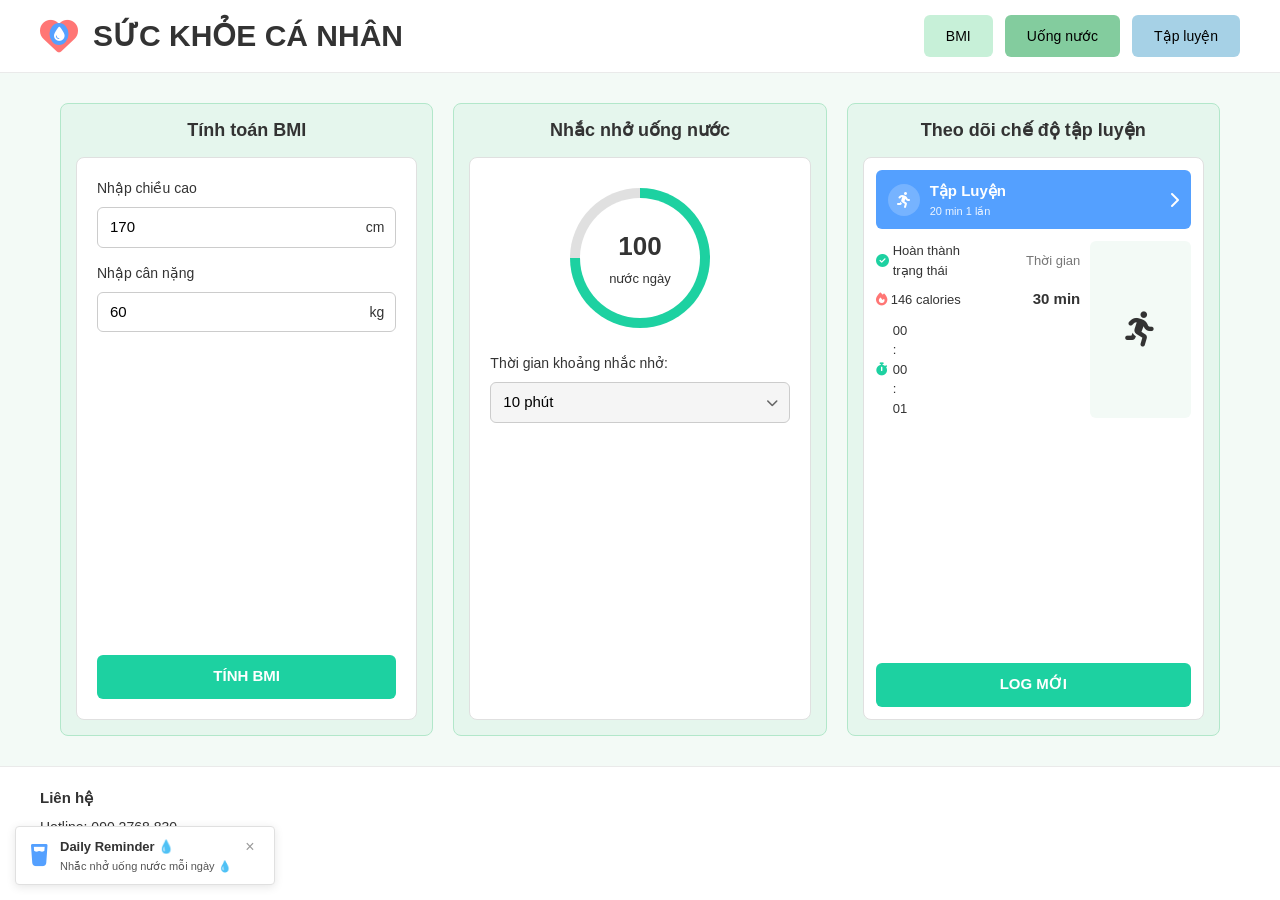
==== index.html @ f2a9ae50 "reorganized dir" ====
<!DOCTYPE html>
<html lang="vi">

<head>
    <meta charset="UTF-8">
    <meta name="viewport" content="width=device-width, initial-scale=1.0">
    <meta name="description" content="Ứng dụng sức khỏe cá nhân hỗ trợ tính BMI, nhắc nhở uống nước và theo dõi chế độ tập luyện hằng ngày.">
    <meta name="keywords" content="sức khỏe cá nhân, BMI, uống nước, tập luyện, theo dõi sức khỏe">
    <meta name="author" content="Nhóm phát triển Sức khỏe cá nhân">
    <title>Sức khỏe cá nhân | Tính BMI, uống nước và tập luyện</title>
    <link rel="stylesheet" href="https://cdnjs.cloudflare.com/ajax/libs/font-awesome/6.4.0/css/all.min.css">
    <link rel="stylesheet" href="style.css">
</head>

<body>
    <header class="site-header">
        <div class="header-left" aria-label="Sức khỏe cá nhân">
            <a class="logo-container" href="#main-content" aria-label="Đi đến nội dung chính">
                <span class="logo-heart fa-solid fa-heart" aria-hidden="true">
                    <i class="fa-solid fa-droplet logo-water" aria-hidden="true"></i>
                </span>
            </a>

            <h1>SỨC KHỎE CÁ NHÂN</h1>
        </div>

        <nav class="main-nav" aria-label="Chức năng chính">
            <ul class="nav-list">
                <li><a class="nav-item bmi" href="#bmi-section">BMI</a></li>
                <li><a class="nav-item water" href="#water-section">Uống nước</a></li>
                <li><a class="nav-item workout" href="#workout-section">Tập luyện</a></li>
            </ul>
        </nav>
    </header>

    <main id="main-content" class="main-container">
        <section class="card" id="bmi-section" aria-labelledby="bmi-title">
            <h2 class="card-title" id="bmi-title">Tính toán BMI</h2>
            <form class="sub-card" aria-describedby="bmi-description" onsubmit="calculateBMI(); return false;">
                <p class="visually-hidden" id="bmi-description">Nhập chiều cao và cân nặng để tính chỉ số BMI.</p>

                <div class="input-group">
                    <label for="heightInput">Nhập chiều cao</label>
                    <div class="input-wrapper">
                        <input type="number" id="heightInput" name="height" value="170" min="1" inputmode="decimal" aria-describedby="height-unit">
                        <span class="unit" id="height-unit">cm</span>
                    </div>
                </div>

                <div class="input-group">
                    <label for="weightInput">Nhập cân nặng</label>
                    <div class="input-wrapper">
                        <input type="number" id="weightInput" name="weight" value="60" min="1" inputmode="decimal" aria-describedby="weight-unit">
                        <span class="unit" id="weight-unit">kg</span>
                    </div>
                </div>

                <button class="btn btn-bmi" type="submit">TÍNH BMI</button>
            </form>
        </section>

        <section class="card" id="water-section" aria-labelledby="water-title">
            <h2 class="card-title" id="water-title">Nhắc nhở uống nước</h2>
            <div class="sub-card">
                <div class="progress-circle" id="waterCircle" role="img" aria-label="Tiến độ uống nước trong ngày đạt 75 phần trăm">
                    <div class="progress-text" aria-hidden="true">
                        <span class="number" id="waterAmount">100</span>
                        <span class="sub">nước ngày</span>
                    </div>
                </div>

                <div class="input-group select-group">
                    <label for="reminderTime">Thời gian khoảng nhắc nhở:</label>
                    <div class="input-wrapper">
                        <select id="reminderTime" name="reminderTime">
                            <option value="10">10 phút</option>
                            <option value="30">30 phút</option>
                            <option value="60">60 phút</option>
                        </select>
                    </div>
                </div>
            </div>
        </section>

        <section class="card" id="workout-section" aria-labelledby="workout-title">
            <h2 class="card-title" id="workout-title">Theo dõi chế độ tập luyện</h2>
            <div class="sub-card workout-card-content">
                <article class="workout-header" aria-label="Thông tin buổi tập">
                    <div class="workout-header-left">
                        <div class="running-circle" aria-hidden="true">
                            <i class="fa-solid fa-person-running"></i>
                        </div>
                        <div>
                            <h3 class="workout-header-title">Tập Luyện</h3>
                            <p class="workout-header-sub">20 min 1 lần</p>
                        </div>
                    </div>
                    <i class="fa-solid fa-chevron-right" aria-hidden="true"></i>
                </article>

                <article class="workout-detail-box" aria-label="Chi tiết hoạt động tập luyện">
                    <div class="left-info">
                        <dl class="info-grid">
                            <div class="info-item">
                                <dt class="visually-hidden">Trạng thái</dt>
                                <dd>
                                    <span class="status-icon"><i class="fa-solid fa-circle-check" aria-hidden="true"></i></span>
                                    <span class="info-text">Hoàn thành trạng thái</span>
                                </dd>
                            </div>
                            <div class="info-item text-right">
                                <dt class="label-gray">Thời gian</dt>
                            </div>
                            <div class="info-item">
                                <dt class="visually-hidden">Năng lượng tiêu thụ</dt>
                                <dd class="info-text"><i class="fa-solid fa-fire fire-icon" aria-hidden="true"></i> 146 calories</dd>
                            </div>
                            <div class="info-item text-right">
                                <dd><strong class="time-big">30 min</strong></dd>
                            </div>
                        </dl>

                        <p class="stopwatch-row">
                            <i class="fa-solid fa-stopwatch stopwatch-icon" aria-hidden="true"></i>
                            <span class="visually-hidden">Đồng hồ bấm giờ:</span>
                            <time id="stopwatch" datetime="PT3S">00:00:03</time>
                        </p>
                    </div>

                    <div class="right-animation" aria-hidden="true">
                        <i class="fa-solid fa-person-running running-icon"></i>
                    </div>
                </article>

                <button class="btn btn-log" type="button" onclick="logWorkout()">LOG MỚI</button>
            </div>
        </section>
    </main>

    <footer class="site-footer">
        <section class="footer-left" aria-labelledby="contact-title">
            <h2 id="contact-title">Liên hệ</h2>
            <address>
                <p>Hotline: <a href="tel:0902768830">090 2768 830</a></p>
                <p>Email: <a href="mailto:nhom@gmail.com">nhom@gmail.com</a></p>
                <p>Gmail: <a href="mailto:nam@gmail.com">nam@gmail.com</a></p>
            </address>
        </section>
    </footer>

    <aside class="toast-notification" id="waterToast" role="status" aria-live="polite" aria-label="Thông báo nhắc nhở uống nước">
        <button class="toast-close" type="button" onclick="closeToast()" aria-label="Đóng thông báo">&times;</button>
        <div class="toast-icon" aria-hidden="true">
            <i class="fa-solid fa-glass-water"></i>
        </div>
        <div class="toast-content">
            <h2>Daily Reminder 💧</h2>
            <p>Nhắc nhở uống nước mỗi ngày 💧</p>
        </div>
    </aside>

    <script src="jquery.js"></script>
    <script src="main.js"></script>
</body>

</html>
---- style.css ----
/* --- RESET & GLOBAL STYLES --- */
* {
    margin: 0;
    padding: 0;
    box-sizing: border-box;
    font-family: 'Segoe UI', Tahoma, Geneva, Verdana, sans-serif;
}

html {
    scroll-behavior: smooth;
}

body {
    background-color: #f3faf6;
    color: #333;
    min-height: 100vh;
    display: flex;
    flex-direction: column;
    position: relative;
    line-height: 1.5;
}

a {
    color: inherit;
    text-decoration: none;
}

button,
input,
select {
    font: inherit;
}

ul {
    list-style: none;
}

.visually-hidden {
    width: 1px;
    height: 1px;
    padding: 0;
    margin: -1px;
    overflow: hidden;
    clip: rect(0, 0, 0, 0);
    white-space: nowrap;
    border: 0;
    position: absolute;
}

/* --- HEADER --- */
.site-header {
    background-color: #ffffff;
    padding: 15px 40px;
    display: flex;
    align-items: center;
    justify-content: space-between;
    gap: 24px;
    border-bottom: 1px solid #eaeaea;
    position: sticky;
    top: 0;
    z-index: 10;
}

/* LEFT SIDE */
.header-left {
    display: flex;
    align-items: center;
    gap: 15px;
    min-width: max-content;
}

.logo-container {
    display: inline-flex;
    align-items: center;
    border-radius: 50%;
}

.logo-container:focus-visible,
.nav-item:focus-visible,
.btn:focus-visible,
.toast-close:focus-visible,
footer a:focus-visible {
    outline: 3px solid #1dd1a1;
    outline-offset: 3px;
}

.logo-heart {
    font-size: 38px;
    color: #ff7675;
    position: relative;
    display: inline-block;
    line-height: 1;
}

.logo-water {
    position: absolute;
    font-size: 14px;
    color: #ffffff;
    top: 45%;
    left: 50%;
    transform: translate(-50%, -50%);
    background-color: #54a0ff;
    padding: 4px;
    border-radius: 50%;
}

h1 {
    font-size: clamp(22px, 3vw, 30px);
    font-weight: bold;
    margin: 0;
    line-height: 1.2;
}

/* CENTER NAVBAR */
.main-nav {
    display: flex;
    justify-content: center;
}

.nav-list {
    display: flex;
    gap: 12px;
    align-items: center;
    flex-wrap: wrap;
    justify-content: center;
}

.nav-item {
    display: inline-flex;
    align-items: center;
    justify-content: center;
    padding: 10px 22px;
    border-radius: 6px;
    font-weight: 500;
    transition: 0.2s;
    font-size: 14px;
    color: #000;
    min-height: 42px;
}

.nav-item.bmi {
    background-color: #c7f0d8;
}

.nav-item.water {
    background-color: #83cc9e;
}

.nav-item.workout {
    background-color: #a6d1e6;
}

.nav-item:hover {
    filter: brightness(0.95);
}

/* --- MAIN CONTENT LAYOUT --- */
.main-container {
    max-width: 1200px;
    width: 100%;
    margin: 30px auto;
    padding: 0 20px;
    display: grid;
    grid-template-columns: repeat(3, minmax(0, 1fr));
    gap: 20px;
    flex: 1;
}

/* --- CARD STYLE --- */
.card {
    background-color: #e5f6ed;
    border: 1.5px solid #b2e7ca;
    border-radius: 8px;
    padding: 15px;
    display: flex;
    flex-direction: column;
    min-width: 0;
}

.card-title {
    font-size: 18px;
    font-weight: bold;
    margin-bottom: 15px;
    text-align: center;
    line-height: 1.3;
}

.sub-card {
    background-color: #ffffff;
    border-radius: 8px;
    padding: 20px;
    width: 100%;
    flex: 1;
    display: flex;
    flex-direction: column;
    border: 1px solid #e0e0e0;
}

/* --- FORM STYLES --- */
.input-group {
    margin-bottom: 15px;
    width: 100%;
}

.input-group label {
    display: block;
    font-size: 14px;
    color: #333;
    margin-bottom: 8px;
}

.input-wrapper {
    position: relative;
    display: flex;
    align-items: center;
}

.input-wrapper input,
.input-wrapper select {
    width: 100%;
    border: 1px solid #cccccc;
    border-radius: 6px;
    font-size: 15px;
    outline: none;
}

.input-wrapper input {
    padding: 8px 40px 8px 12px;
}

.input-wrapper select {
    padding: 8px 36px 8px 12px;
    background-color: #f5f5f5;
    appearance: none;
    -webkit-appearance: none;
}

.input-wrapper input:focus,
.input-wrapper select:focus {
    border-color: #1dd1a1;
    box-shadow: 0 0 0 3px rgba(29, 209, 161, 0.2);
}

/* Tạo mũi tên xuống cho thẻ select giống hình bằng Font Awesome */
.select-group .input-wrapper::after {
    content: "\f078";
    font-family: "Font Awesome 6 Free";
    font-weight: 900;
    position: absolute;
    right: 12px;
    font-size: 12px;
    color: #666;
    pointer-events: none;
}

.input-wrapper .unit {
    position: absolute;
    right: 12px;
    color: #333;
    font-size: 14px;
}

/* --- BUTTONS --- */
.btn {
    width: 100%;
    padding: 10px;
    border: none;
    border-radius: 6px;
    font-size: 15px;
    font-weight: bold;
    color: white;
    cursor: pointer;
    text-align: center;
    margin-top: auto;
    min-height: 44px;
}

.btn-bmi,
.btn-log {
    background-color: #1dd1a1;
}

.btn:hover {
    filter: brightness(0.95);
}

/* --- WATER TRACKER --- */
.progress-circle {
    position: relative;
    width: 140px;
    height: 140px;
    border-radius: 50%;
    background: conic-gradient(#1dd1a1 0% 75%, #e0e0e0 75% 100%);
    display: flex;
    align-items: center;
    justify-content: center;
    margin: 10px auto 25px auto;
    flex-shrink: 0;
}

.progress-circle::before {
    content: "";
    position: absolute;
    width: 120px;
    height: 120px;
    background-color: white;
    border-radius: 50%;
}

.progress-text {
    position: relative;
    text-align: center;
    z-index: 1;
}

.progress-text .number {
    font-size: 26px;
    font-weight: bold;
    display: block;
}

.progress-text .sub {
    font-size: 13px;
    color: #333;
}

/* --- WORKOUT TRACKER --- */
.workout-card-content {
    padding: 12px;
}

.workout-header {
    background-color: #54a0ff;
    color: white;
    padding: 10px 12px;
    border-radius: 6px;
    display: flex;
    align-items: center;
    justify-content: space-between;
    margin-bottom: 12px;
}

.workout-header-left {
    display: flex;
    align-items: center;
    gap: 10px;
}

.running-circle {
    background-color: rgba(255, 255, 255, 0.2);
    width: 32px;
    height: 32px;
    border-radius: 50%;
    display: flex;
    align-items: center;
    justify-content: center;
    font-size: 16px;
    flex-shrink: 0;
}

.workout-header-title {
    font-weight: bold;
    font-size: 15px;
}

.workout-header-sub {
    font-size: 11px;
    opacity: 0.9;
}

.workout-detail-box {
    display: flex;
    justify-content: space-between;
    margin-bottom: 15px;
    gap: 10px;
}

.left-info {
    width: 65%;
    display: flex;
    flex-direction: column;
    justify-content: space-between;
    min-width: 0;
}

.info-grid {
    display: grid;
    grid-template-columns: 1fr 1fr;
    row-gap: 8px;
    column-gap: 8px;
    font-size: 13px;
}

.info-item,
.info-item dd {
    display: flex;
    align-items: center;
    gap: 4px;
    min-width: 0;
}

.info-item dd {
    margin: 0;
}

.text-right {
    justify-content: flex-end;
    text-align: right;
}

.status-icon {
    color: #1dd1a1;
}

.fire-icon {
    color: #ff7675;
}

.stopwatch-icon {
    color: #1dd1a1;
}

.label-gray {
    color: #777;
}

.time-big {
    font-size: 15px;
    font-weight: bold;
}

.stopwatch-row {
    display: flex;
    align-items: center;
    gap: 6px;
    font-size: 13px;
    margin-top: 10px;
}

.right-animation {
    width: 32%;
    background-color: #f3faf6;
    border-radius: 6px;
    display: flex;
    align-items: center;
    justify-content: center;
    font-size: 35px;
    color: #333;
    padding: 15px 0;
    min-width: 70px;
}

.running-icon {
    animation: jog 0.6s infinite alternate ease-in-out;
}

@keyframes jog {
    0% {
        transform: translateY(0);
    }

    100% {
        transform: translateY(-4px);
    }
}

/* --- FOOTER --- */
.site-footer {
    background-color: #ffffff;
    padding: 20px 40px;
    margin-top: auto;
    border-top: 1px solid #eaeaea;
    display: flex;
    justify-content: space-between;
    gap: 24px;
    font-size: 14px;
}

footer h2 {
    font-size: 15px;
    margin-bottom: 8px;
    font-weight: bold;
}

footer p,
footer li {
    color: #333;
    line-height: 1.5;
}

address {
    font-style: normal;
}

footer a:hover {
    text-decoration: underline;
}

/* --- TOAST NOTIFICATION --- */
.toast-notification {
    position: fixed;
    bottom: 15px;
    left: 15px;
    background-color: white;
    border-radius: 4px;
    box-shadow: 0 2px 10px rgba(0, 0, 0, 0.1);
    padding: 10px 15px;
    display: flex;
    align-items: center;
    gap: 12px;
    z-index: 1000;
    border: 1px solid #e0e0e0;
    width: min(260px, calc(100% - 30px));
}

.toast-icon {
    font-size: 22px;
    color: #54a0ff;
}

.toast-content h2 {
    font-size: 13px;
    font-weight: bold;
    margin-bottom: 1px;
}

.toast-content p {
    font-size: 11px;
    color: #555;
}

.toast-close {
    position: absolute;
    top: 4px;
    right: 8px;
    border: none;
    background: none;
    cursor: pointer;
    color: #999;
    font-size: 16px;
    min-width: 32px;
    min-height: 32px;
}

/* RESPONSIVE LAYOUT */
@media (max-width: 1000px) {
    .main-container {
        grid-template-columns: repeat(2, minmax(0, 1fr));
    }

    #workout-section {
        grid-column: 1 / -1;
    }
}

@media (max-width: 900px) {
    .site-header {
        flex-direction: column;
        align-items: center;
        padding: 16px 20px;
    }

    .header-left {
        justify-content: center;
        min-width: 0;
    }

    .site-footer {
        flex-direction: column;
        gap: 15px;
        padding: 20px;
    }
}

@media (max-width: 640px) {
    .main-container {
        grid-template-columns: 1fr;
        margin: 20px auto;
        padding: 0 14px;
    }

    #workout-section {
        grid-column: auto;
    }

    .nav-list {
        width: 100%;
        gap: 8px;
    }

    .nav-item {
        padding: 9px 14px;
    }

    .workout-detail-box {
        flex-direction: column;
    }

    .left-info,
    .right-animation {
        width: 100%;
    }

    .right-animation {
        min-height: 90px;
    }
}

@media (max-width: 420px) {
    h1 {
        font-size: 20px;
    }

    .header-left {
        flex-direction: column;
        gap: 8px;
        text-align: center;
    }

    .nav-list {
        flex-direction: column;
        align-items: stretch;
    }

    .nav-item {
        width: 100%;
    }

    .sub-card {
        padding: 16px;
    }

    .info-grid {
        grid-template-columns: 1fr;
    }

    .text-right {
        justify-content: flex-start;
        text-align: left;
    }
}

@media (prefers-reduced-motion: reduce) {
    html {
        scroll-behavior: auto;
    }

    .running-icon {
        animation: none;
    }
}
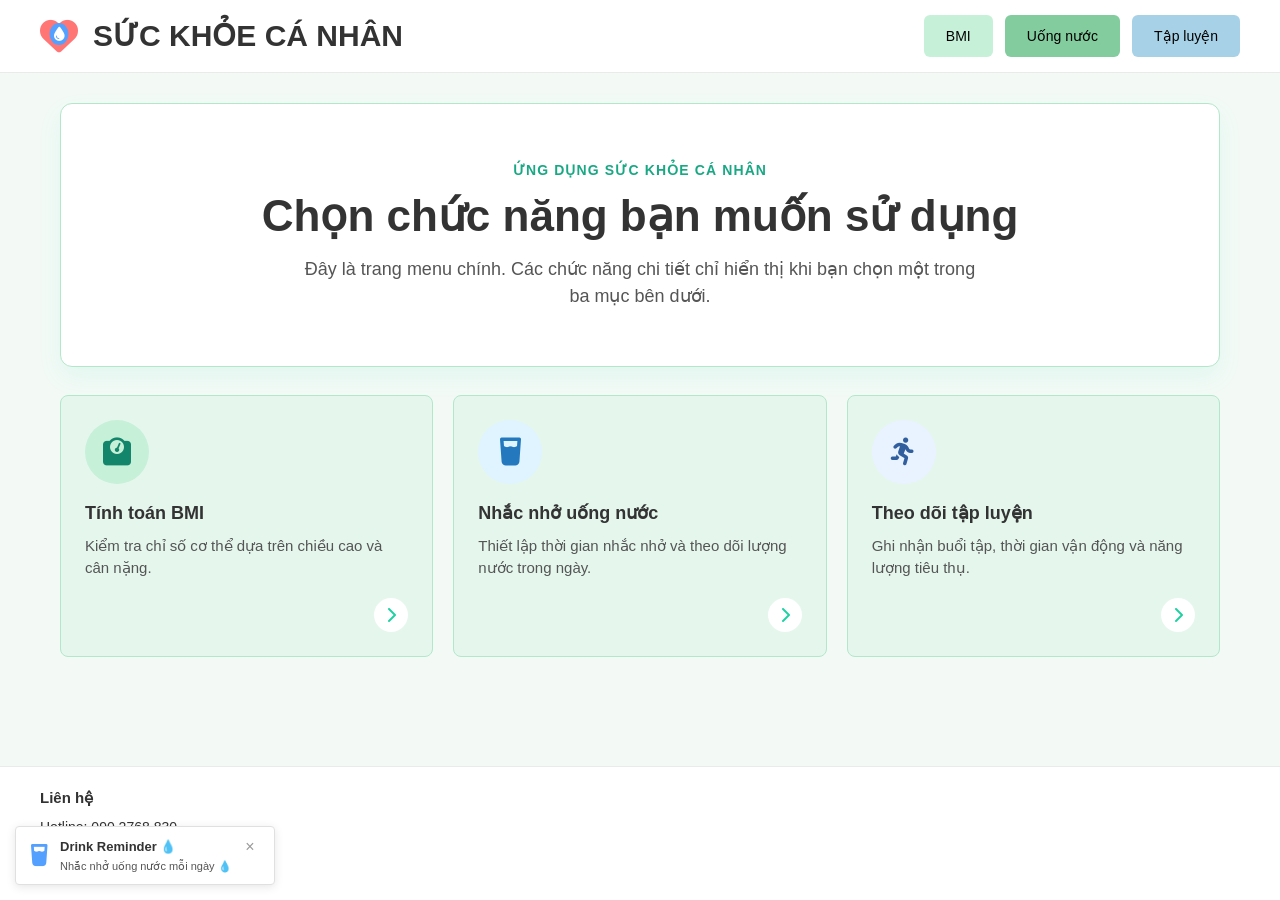
==== commit ccb4a08e: "major revamp" ====
--- a/index.html
+++ b/index.html
@@ -4,10 +4,10 @@
 <head>
     <meta charset="UTF-8">
     <meta name="viewport" content="width=device-width, initial-scale=1.0">
-    <meta name="description" content="Ứng dụng sức khỏe cá nhân hỗ trợ tính BMI, nhắc nhở uống nước và theo dõi chế độ tập luyện hằng ngày.">
-    <meta name="keywords" content="sức khỏe cá nhân, BMI, uống nước, tập luyện, theo dõi sức khỏe">
+    <meta name="description" content="Trang menu chính của ứng dụng sức khỏe cá nhân, giúp truy cập nhanh các chức năng BMI, nhắc nhở uống nước và theo dõi tập luyện.">
+    <meta name="keywords" content="sức khỏe cá nhân, menu sức khỏe, BMI, uống nước, tập luyện, theo dõi sức khỏe">
     <meta name="author" content="Nhóm phát triển Sức khỏe cá nhân">
-    <title>Sức khỏe cá nhân | Tính BMI, uống nước và tập luyện</title>
+    <title>Sức khỏe cá nhân | Menu chính</title>
     <link rel="stylesheet" href="https://cdnjs.cloudflare.com/ajax/libs/font-awesome/6.4.0/css/all.min.css">
     <link rel="stylesheet" href="style.css">
 </head>
@@ -15,7 +15,7 @@
 <body>
     <header class="site-header">
         <div class="header-left" aria-label="Sức khỏe cá nhân">
-            <a class="logo-container" href="#main-content" aria-label="Đi đến nội dung chính">
+            <a class="logo-container" href="#main-content" aria-label="Đi đến menu chính">
                 <span class="logo-heart fa-solid fa-heart" aria-hidden="true">
                     <i class="fa-solid fa-droplet logo-water" aria-hidden="true"></i>
                 </span>
@@ -24,7 +24,7 @@
             <h1>SỨC KHỎE CÁ NHÂN</h1>
         </div>
 
-        <nav class="main-nav" aria-label="Chức năng chính">
+        <nav class="main-nav" aria-label="Menu chính">
             <ul class="nav-list">
                 <li><a class="nav-item bmi" href="#bmi-section">BMI</a></li>
                 <li><a class="nav-item water" href="#water-section">Uống nước</a></li>
@@ -33,8 +33,70 @@
         </nav>
     </header>
 
-    <main id="main-content" class="main-container">
-        <section class="card" id="bmi-section" aria-labelledby="bmi-title">
+    <main id="main-content" class="main-container menu-page">
+        <section class="hero-section" aria-labelledby="hero-title">
+            <p class="eyebrow">Ứng dụng sức khỏe cá nhân</p>
+            <h2 id="hero-title">Chọn chức năng bạn muốn sử dụng</h2>
+            <p class="hero-description">
+                Đây là trang menu chính. Các chức năng chi tiết chỉ hiển thị khi bạn chọn một trong ba mục bên dưới.
+            </p>
+        </section>
+
+        <section class="menu-grid" aria-label="Danh sách chức năng sức khỏe">
+            <article class="card menu-card" aria-labelledby="menu-bmi-title">
+                <a class="menu-card-link" href="#bmi-section" aria-describedby="menu-bmi-description">
+                    <div class="menu-icon bmi-icon" aria-hidden="true">
+                        <i class="fa-solid fa-weight-scale"></i>
+                    </div>
+                    <div class="menu-card-content">
+                        <h2 class="card-title" id="menu-bmi-title">Tính toán BMI</h2>
+                        <p id="menu-bmi-description">
+                            Kiểm tra chỉ số cơ thể dựa trên chiều cao và cân nặng.
+                        </p>
+                    </div>
+                    <span class="menu-arrow" aria-hidden="true">
+                        <i class="fa-solid fa-chevron-right"></i>
+                    </span>
+                </a>
+            </article>
+
+            <article class="card menu-card" aria-labelledby="menu-water-title">
+                <a class="menu-card-link" href="#water-section" aria-describedby="menu-water-description">
+                    <div class="menu-icon water-icon" aria-hidden="true">
+                        <i class="fa-solid fa-glass-water"></i>
+                    </div>
+                    <div class="menu-card-content">
+                        <h2 class="card-title" id="menu-water-title">Nhắc nhở uống nước</h2>
+                        <p id="menu-water-description">
+                            Thiết lập thời gian nhắc nhở và theo dõi lượng nước trong ngày.
+                        </p>
+                    </div>
+                    <span class="menu-arrow" aria-hidden="true">
+                        <i class="fa-solid fa-chevron-right"></i>
+                    </span>
+                </a>
+            </article>
+
+            <article class="card menu-card" aria-labelledby="menu-workout-title">
+                <a class="menu-card-link" href="#workout-section" aria-describedby="menu-workout-description">
+                    <div class="menu-icon workout-icon" aria-hidden="true">
+                        <i class="fa-solid fa-person-running running-icon"></i>
+                    </div>
+                    <div class="menu-card-content">
+                        <h2 class="card-title" id="menu-workout-title">Theo dõi tập luyện</h2>
+                        <p id="menu-workout-description">
+                            Ghi nhận buổi tập, thời gian vận động và năng lượng tiêu thụ.
+                        </p>
+                    </div>
+                    <span class="menu-arrow" aria-hidden="true">
+                        <i class="fa-solid fa-chevron-right"></i>
+                    </span>
+                </a>
+            </article>
+        </section>
+
+        <section class="card feature-card feature-view" id="bmi-section" aria-labelledby="bmi-title">
+            <a class="back-link" href="#main-content"><i class="fa-solid fa-arrow-left" aria-hidden="true"></i> Quay về menu</a>
             <h2 class="card-title" id="bmi-title">Tính toán BMI</h2>
             <form class="sub-card" aria-describedby="bmi-description" onsubmit="calculateBMI(); return false;">
                 <p class="visually-hidden" id="bmi-description">Nhập chiều cao và cân nặng để tính chỉ số BMI.</p>
@@ -59,7 +121,8 @@
             </form>
         </section>
 
-        <section class="card" id="water-section" aria-labelledby="water-title">
+        <section class="card feature-card feature-view" id="water-section" aria-labelledby="water-title">
+            <a class="back-link" href="#main-content"><i class="fa-solid fa-arrow-left" aria-hidden="true"></i> Quay về menu</a>
             <h2 class="card-title" id="water-title">Nhắc nhở uống nước</h2>
             <div class="sub-card">
                 <div class="progress-circle" id="waterCircle" role="img" aria-label="Tiến độ uống nước trong ngày đạt 75 phần trăm">
@@ -82,7 +145,8 @@
             </div>
         </section>
 
-        <section class="card" id="workout-section" aria-labelledby="workout-title">
+        <section class="card feature-card feature-view" id="workout-section" aria-labelledby="workout-title">
+            <a class="back-link" href="#main-content"><i class="fa-solid fa-arrow-left" aria-hidden="true"></i> Quay về menu</a>
             <h2 class="card-title" id="workout-title">Theo dõi chế độ tập luyện</h2>
             <div class="sub-card workout-card-content">
                 <article class="workout-header" aria-label="Thông tin buổi tập">
@@ -154,7 +218,7 @@
             <i class="fa-solid fa-glass-water"></i>
         </div>
         <div class="toast-content">
-            <h2>Daily Reminder 💧</h2>
+            <h2>Drink Reminder 💧</h2>
             <p>Nhắc nhở uống nước mỗi ngày 💧</p>
         </div>
     </aside>
--- a/style.css
+++ b/style.css
@@ -77,9 +77,11 @@
 
 .logo-container:focus-visible,
 .nav-item:focus-visible,
+.menu-card-link:focus-visible,
 .btn:focus-visible,
 .toast-close:focus-visible,
-footer a:focus-visible {
+footer a:focus-visible,
+.back-link:focus-visible {
     outline: 3px solid #1dd1a1;
     outline-offset: 3px;
 }
@@ -160,10 +162,50 @@
     width: 100%;
     margin: 30px auto;
     padding: 0 20px;
+    flex: 1;
+}
+
+.menu-page {
+    display: flex;
+    flex-direction: column;
+    gap: 28px;
+}
+
+.hero-section {
+    background-color: #ffffff;
+    border: 1.5px solid #b2e7ca;
+    border-radius: 12px;
+    padding: clamp(28px, 6vw, 56px);
+    text-align: center;
+    box-shadow: 0 10px 25px rgba(29, 209, 161, 0.08);
+}
+
+.eyebrow {
+    color: #1aa884;
+    font-size: 14px;
+    font-weight: 700;
+    letter-spacing: 0.08em;
+    margin-bottom: 10px;
+    text-transform: uppercase;
+}
+
+.hero-section h2 {
+    font-size: clamp(26px, 5vw, 44px);
+    line-height: 1.15;
+    margin-bottom: 14px;
+}
+
+.hero-description {
+    color: #555;
+    font-size: clamp(15px, 2vw, 18px);
+    max-width: 680px;
+    margin: 0 auto;
+}
+
+.menu-grid {
     display: grid;
     grid-template-columns: repeat(3, minmax(0, 1fr));
     gap: 20px;
-    flex: 1;
 }
 
 /* --- CARD STYLE --- */
@@ -180,9 +222,75 @@
 .card-title {
     font-size: 18px;
     font-weight: bold;
-    margin-bottom: 15px;
-    text-align: center;
+    margin-bottom: 10px;
     line-height: 1.3;
+}
+
+.menu-card {
+    padding: 0;
+    overflow: hidden;
+    transition: transform 0.2s, box-shadow 0.2s;
+}
+
+.menu-card:hover {
+    transform: translateY(-4px);
+    box-shadow: 0 12px 24px rgba(0, 0, 0, 0.08);
+}
+
+.menu-card-link {
+    min-height: 240px;
+    padding: 24px;
+    display: flex;
+    flex-direction: column;
+    gap: 18px;
+    position: relative;
+}
+
+.menu-icon {
+    width: 64px;
+    height: 64px;
+    border-radius: 50%;
+    display: flex;
+    align-items: center;
+    justify-content: center;
+    font-size: 28px;
+    flex-shrink: 0;
+}
+
+.bmi-icon {
+    background-color: #c7f0d8;
+    color: #12856a;
+}
+
+.water-icon {
+    background-color: #dff4ff;
+    color: #2478bd;
+}
+
+.workout-icon {
+    background-color: #e9f2ff;
+    color: #315f9e;
+}
+
+.menu-card-content {
+    flex: 1;
+}
+
+.menu-card-content p {
+    color: #555;
+    font-size: 15px;
+}
+
+.menu-arrow {
+    align-self: flex-end;
+    width: 34px;
+    height: 34px;
+    border-radius: 50%;
+    background-color: #ffffff;
+    color: #1dd1a1;
+    display: inline-flex;
+    align-items: center;
+    justify-content: center;
 }
 
 .sub-card {
@@ -194,6 +302,39 @@
     display: flex;
     flex-direction: column;
     border: 1px solid #e0e0e0;
+}
+
+
+/* --- SINGLE-PAGE FEATURE SECTIONS --- */
+.feature-view {
+    width: min(100%, 560px);
+    margin: 0 auto;
+    display: none;
+    scroll-margin-top: 120px;
+}
+
+.feature-view:target {
+    display: flex;
+}
+
+.back-link {
+    width: fit-content;
+    display: inline-flex;
+    align-items: center;
+    gap: 8px;
+    color: #12856a;
+    font-weight: 700;
+    margin-bottom: 12px;
+}
+
+.back-link:hover {
+    text-decoration: underline;
+}
+
+.back-link:focus-visible {
+    outline: 3px solid #1dd1a1;
+    outline-offset: 3px;
+    border-radius: 4px;
 }
 
 /* --- FORM STYLES --- */
@@ -544,11 +685,11 @@
 
 /* RESPONSIVE LAYOUT */
 @media (max-width: 1000px) {
-    .main-container {
+    .menu-grid {
         grid-template-columns: repeat(2, minmax(0, 1fr));
     }
 
-    #workout-section {
+    .menu-card:last-child {
         grid-column: 1 / -1;
     }
 }
@@ -574,13 +715,20 @@
 
 @media (max-width: 640px) {
     .main-container {
-        grid-template-columns: 1fr;
         margin: 20px auto;
         padding: 0 14px;
     }
 
-    #workout-section {
+    .menu-grid {
+        grid-template-columns: 1fr;
+    }
+
+    .menu-card:last-child {
         grid-column: auto;
+    }
+
+    .menu-card-link {
+        min-height: auto;
     }
 
     .nav-list {
@@ -648,4 +796,8 @@
     .running-icon {
         animation: none;
     }
-}
+
+    .menu-card {
+        transition: none;
+    }
+}
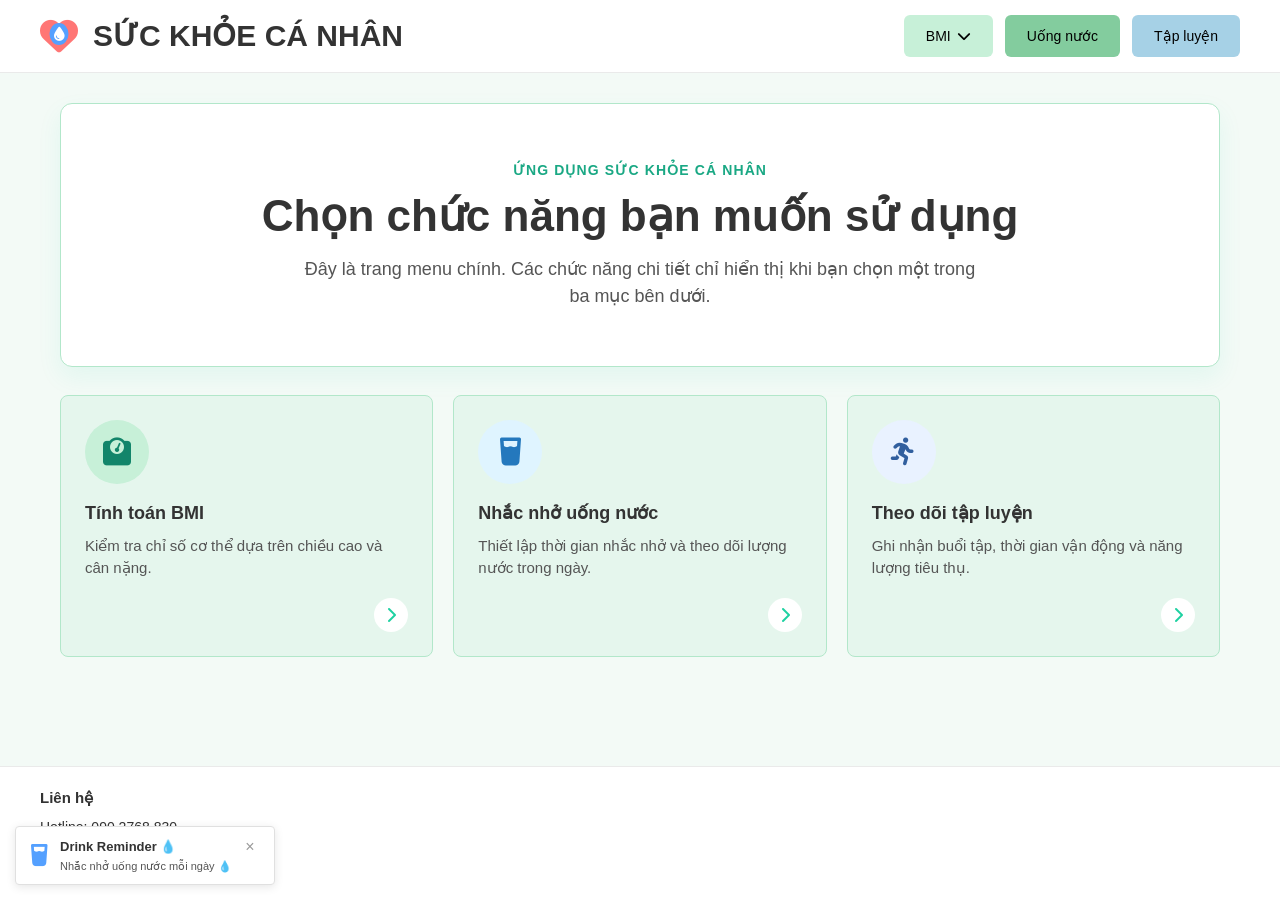
==== commit fc813421: "more major revamps" ====
--- a/index.html
+++ b/index.html
@@ -4,7 +4,8 @@
 <head>
     <meta charset="UTF-8">
     <meta name="viewport" content="width=device-width, initial-scale=1.0">
-    <meta name="description" content="Trang menu chính của ứng dụng sức khỏe cá nhân, giúp truy cập nhanh các chức năng BMI, nhắc nhở uống nước và theo dõi tập luyện.">
+    <meta name="description"
+        content="Trang menu chính của ứng dụng sức khỏe cá nhân, giúp truy cập nhanh các chức năng BMI, nhắc nhở uống nước và theo dõi tập luyện.">
     <meta name="keywords" content="sức khỏe cá nhân, menu sức khỏe, BMI, uống nước, tập luyện, theo dõi sức khỏe">
     <meta name="author" content="Nhóm phát triển Sức khỏe cá nhân">
     <title>Sức khỏe cá nhân | Menu chính</title>
@@ -26,9 +27,34 @@
 
         <nav class="main-nav" aria-label="Menu chính">
             <ul class="nav-list">
-                <li><a class="nav-item bmi" href="#bmi-section">BMI</a></li>
-                <li><a class="nav-item water" href="#water-section">Uống nước</a></li>
-                <li><a class="nav-item workout" href="#workout-section">Tập luyện</a></li>
+                <li class="nav-dropdown">
+                    <a class="nav-item bmi" href="#bmi-section">
+                        BMI <i class="fa-solid fa-chevron-down" aria-hidden="true"></i>
+                    </a>
+                    <ul class="dropdown-menu">
+                        <li><a href="#bmi-section">Tính BMI</a></li>
+                        <li><a href="#bmi-section">Lưu chiều cao/cân nặng</a></li>
+                        <li><a href="#bmi-section">Phân loại BMI</a></li>
+                    </ul>
+                </li>
+
+                <li class="nav-dropdown">
+                    <a class="nav-item water" href="#water-section">Uống nước</a>
+                    <ul class="dropdown-menu">
+                        <li><a href="#water-section">Tiến độ uống nước</a></li>
+                        <li><a href="#water-section">Cài nhắc nhở</a></li>
+                        <li><a href="#water-section">Thông báo</a></li>
+                    </ul>
+                </li>
+
+                <li class="nav-dropdown">
+                    <a class="nav-item workout" href="#workout-section">Tập luyện</a>
+                    <ul class="dropdown-menu">
+                        <li><a href="#workout-section">Ghi bài tập</a></li>
+                        <li><a href="#workout-section">Danh sách tập</a></li>
+                        <li><a href="#workout-section">Đồng hồ tập</a></li>
+                    </ul>
+                </li>
             </ul>
         </nav>
     </header>
@@ -96,7 +122,8 @@
         </section>
 
         <section class="card feature-card feature-view" id="bmi-section" aria-labelledby="bmi-title">
-            <a class="back-link" href="#main-content"><i class="fa-solid fa-arrow-left" aria-hidden="true"></i> Quay về menu</a>
+            <a class="back-link" href="#main-content"><i class="fa-solid fa-arrow-left" aria-hidden="true"></i> Quay về
+                menu</a>
             <h2 class="card-title" id="bmi-title">Tính toán BMI</h2>
             <form class="sub-card" aria-describedby="bmi-description" onsubmit="calculateBMI(); return false;">
                 <p class="visually-hidden" id="bmi-description">Nhập chiều cao và cân nặng để tính chỉ số BMI.</p>
@@ -104,7 +131,8 @@
                 <div class="input-group">
                     <label for="heightInput">Nhập chiều cao</label>
                     <div class="input-wrapper">
-                        <input type="number" id="heightInput" name="height" value="170" min="1" inputmode="decimal" aria-describedby="height-unit">
+                        <input type="number" id="heightInput" name="height" value="170" min="1" inputmode="decimal"
+                            aria-describedby="height-unit">
                         <span class="unit" id="height-unit">cm</span>
                     </div>
                 </div>
@@ -112,7 +140,8 @@
                 <div class="input-group">
                     <label for="weightInput">Nhập cân nặng</label>
                     <div class="input-wrapper">
-                        <input type="number" id="weightInput" name="weight" value="60" min="1" inputmode="decimal" aria-describedby="weight-unit">
+                        <input type="number" id="weightInput" name="weight" value="60" min="1" inputmode="decimal"
+                            aria-describedby="weight-unit">
                         <span class="unit" id="weight-unit">kg</span>
                     </div>
                 </div>
@@ -122,10 +151,12 @@
         </section>
 
         <section class="card feature-card feature-view" id="water-section" aria-labelledby="water-title">
-            <a class="back-link" href="#main-content"><i class="fa-solid fa-arrow-left" aria-hidden="true"></i> Quay về menu</a>
+            <a class="back-link" href="#main-content"><i class="fa-solid fa-arrow-left" aria-hidden="true"></i> Quay về
+                menu</a>
             <h2 class="card-title" id="water-title">Nhắc nhở uống nước</h2>
             <div class="sub-card">
-                <div class="progress-circle" id="waterCircle" role="img" aria-label="Tiến độ uống nước trong ngày đạt 75 phần trăm">
+                <div class="progress-circle" id="waterCircle" role="img"
+                    aria-label="Tiến độ uống nước trong ngày đạt 75 phần trăm">
                     <div class="progress-text" aria-hidden="true">
                         <span class="number" id="waterAmount">100</span>
                         <span class="sub">nước ngày</span>
@@ -146,7 +177,8 @@
         </section>
 
         <section class="card feature-card feature-view" id="workout-section" aria-labelledby="workout-title">
-            <a class="back-link" href="#main-content"><i class="fa-solid fa-arrow-left" aria-hidden="true"></i> Quay về menu</a>
+            <a class="back-link" href="#main-content"><i class="fa-solid fa-arrow-left" aria-hidden="true"></i> Quay về
+                menu</a>
             <h2 class="card-title" id="workout-title">Theo dõi chế độ tập luyện</h2>
             <div class="sub-card workout-card-content">
                 <article class="workout-header" aria-label="Thông tin buổi tập">
@@ -168,7 +200,8 @@
                             <div class="info-item">
                                 <dt class="visually-hidden">Trạng thái</dt>
                                 <dd>
-                                    <span class="status-icon"><i class="fa-solid fa-circle-check" aria-hidden="true"></i></span>
+                                    <span class="status-icon"><i class="fa-solid fa-circle-check"
+                                            aria-hidden="true"></i></span>
                                     <span class="info-text">Hoàn thành trạng thái</span>
                                 </dd>
                             </div>
@@ -177,7 +210,8 @@
                             </div>
                             <div class="info-item">
                                 <dt class="visually-hidden">Năng lượng tiêu thụ</dt>
-                                <dd class="info-text"><i class="fa-solid fa-fire fire-icon" aria-hidden="true"></i> 146 calories</dd>
+                                <dd class="info-text"><i class="fa-solid fa-fire fire-icon" aria-hidden="true"></i> 146
+                                    calories</dd>
                             </div>
                             <div class="info-item text-right">
                                 <dd><strong class="time-big">30 min</strong></dd>
@@ -212,7 +246,8 @@
         </section>
     </footer>
 
-    <aside class="toast-notification" id="waterToast" role="status" aria-live="polite" aria-label="Thông báo nhắc nhở uống nước">
+    <aside class="toast-notification" id="waterToast" role="status" aria-live="polite"
+        aria-label="Thông báo nhắc nhở uống nước">
         <button class="toast-close" type="button" onclick="closeToast()" aria-label="Đóng thông báo">&times;</button>
         <div class="toast-icon" aria-hidden="true">
             <i class="fa-solid fa-glass-water"></i>
@@ -227,4 +262,4 @@
     <script src="main.js"></script>
 </body>
 
-</html>
+</html>
--- a/style.css
+++ b/style.css
@@ -138,6 +138,7 @@
     font-size: 14px;
     color: #000;
     min-height: 42px;
+    gap: 6px;
 }
 
 .nav-item.bmi {
@@ -154,6 +155,53 @@
 
 .nav-item:hover {
     filter: brightness(0.95);
+}
+
+.nav-dropdown {
+    position: relative;
+}
+
+.nav-dropdown::after {
+    content: "";
+    position: absolute;
+    left: 0;
+    top: 100%;
+    width: 100%;
+    height: 12px;
+}
+
+.dropdown-menu {
+    position: absolute;
+    top: 100%;
+    left: 0;
+    min-width: 190px;
+    background-color: #ffffff;
+    border: 1px solid #b2e7ca;
+    border-radius: 8px;
+    box-shadow: 0 10px 24px rgba(0, 0, 0, 0.08);
+    padding: 8px;
+    display: none;
+    z-index: 20;
+}
+
+.dropdown-menu a {
+    display: block;
+    padding: 9px 12px;
+    border-radius: 6px;
+    font-size: 14px;
+    color: #333;
+    white-space: nowrap;
+}
+
+.dropdown-menu a:hover,
+.dropdown-menu a:focus-visible {
+    background-color: #e5f6ed;
+    color: #12856a;
+}
+
+.nav-dropdown:hover .dropdown-menu,
+.nav-dropdown:focus-within .dropdown-menu {
+    display: block;
 }
 
 /* --- MAIN CONTENT LAYOUT --- */
@@ -800,4 +848,4 @@
     .menu-card {
         transition: none;
     }
-}
+}
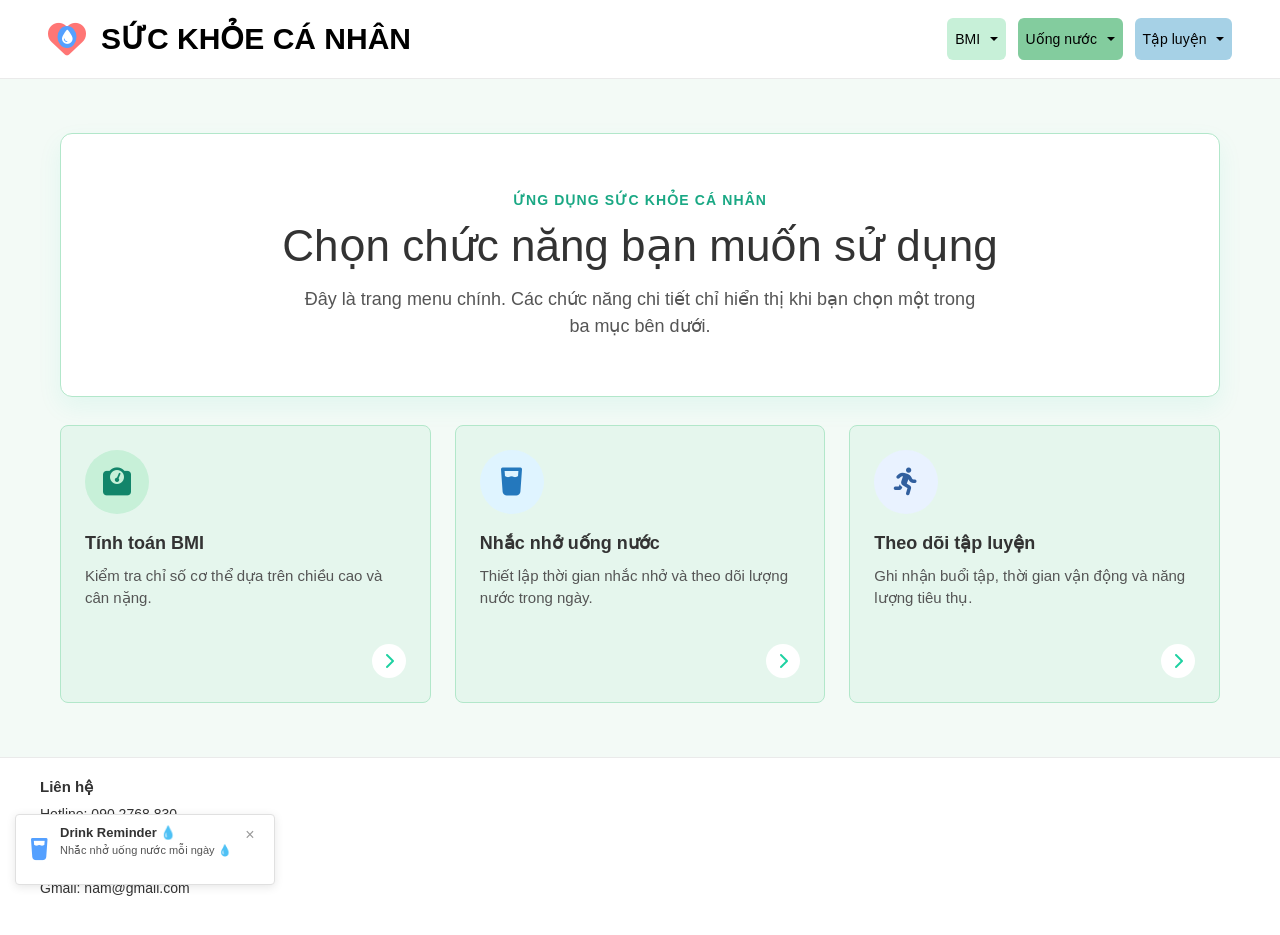
==== commit bd587ffd: "major Bootstrap revamp" ====
--- a/index.html
+++ b/index.html
@@ -1,265 +1,411 @@
 <!DOCTYPE html>
 <html lang="vi">
-
-<head>
-    <meta charset="UTF-8">
-    <meta name="viewport" content="width=device-width, initial-scale=1.0">
-    <meta name="description"
-        content="Trang menu chính của ứng dụng sức khỏe cá nhân, giúp truy cập nhanh các chức năng BMI, nhắc nhở uống nước và theo dõi tập luyện.">
-    <meta name="keywords" content="sức khỏe cá nhân, menu sức khỏe, BMI, uống nước, tập luyện, theo dõi sức khỏe">
-    <meta name="author" content="Nhóm phát triển Sức khỏe cá nhân">
-    <title>Sức khỏe cá nhân | Menu chính</title>
-    <link rel="stylesheet" href="https://cdnjs.cloudflare.com/ajax/libs/font-awesome/6.4.0/css/all.min.css">
-    <link rel="stylesheet" href="style.css">
-</head>
-
-<body>
-    <header class="site-header">
-        <div class="header-left" aria-label="Sức khỏe cá nhân">
-            <a class="logo-container" href="#main-content" aria-label="Đi đến menu chính">
-                <span class="logo-heart fa-solid fa-heart" aria-hidden="true">
-                    <i class="fa-solid fa-droplet logo-water" aria-hidden="true"></i>
-                </span>
-            </a>
-
-            <h1>SỨC KHỎE CÁ NHÂN</h1>
+ <head>
+  <meta charset="utf-8"/>
+  <meta content="width=device-width, initial-scale=1.0" name="viewport"/>
+  <meta content="Trang menu chính của ứng dụng sức khỏe cá nhân, giúp truy cập nhanh các chức năng BMI, nhắc nhở uống nước và theo dõi tập luyện." name="description"/>
+  <meta content="sức khỏe cá nhân, menu sức khỏe, BMI, uống nước, tập luyện, theo dõi sức khỏe" name="keywords"/>
+  <meta content="Nhóm phát triển Sức khỏe cá nhân" name="author"/>
+  <title>
+   Sức khỏe cá nhân | Menu chính
+  </title>
+  <link href="https://cdnjs.cloudflare.com/ajax/libs/font-awesome/6.4.0/css/all.min.css" rel="stylesheet"/>
+  <link href="https://cdn.jsdelivr.net/npm/bootstrap@5.3.3/dist/css/bootstrap.min.css" rel="stylesheet"/>
+  <link href="style.css" rel="stylesheet"/>
+ </head>
+ <body class="d-flex flex-column min-vh-100">
+  <header class="site-header navbar navbar-expand-lg navbar-light bg-white sticky-top">
+   <div class="container-fluid px-3 px-lg-5">
+    <div aria-label="Sức khỏe cá nhân" class="header-left navbar-brand mb-0">
+     <a aria-label="Đi đến menu chính" class="logo-container" href="#main-content">
+      <span aria-hidden="true" class="logo-heart fa-solid fa-heart">
+       <i aria-hidden="true" class="fa-solid fa-droplet logo-water">
+       </i>
+      </span>
+     </a>
+     <h1>
+      SỨC KHỎE CÁ NHÂN
+     </h1>
+    </div>
+    <button aria-controls="mainNavbar" aria-expanded="false" aria-label="Mở menu điều hướng" class="navbar-toggler" data-bs-target="#mainNavbar" data-bs-toggle="collapse" type="button">
+     <span class="navbar-toggler-icon">
+     </span>
+    </button>
+    <nav aria-label="Menu chính" class="collapse navbar-collapse main-nav justify-content-lg-end" id="mainNavbar">
+     <ul class="navbar-nav nav-list ms-lg-auto">
+      <li class="nav-item dropdown nav-dropdown">
+       <a aria-expanded="false" class="nav-link app-nav-item bmi dropdown-toggle" data-bs-toggle="dropdown" href="#bmi-section" role="button">
+        BMI
+       </a>
+       <ul class="dropdown-menu app-dropdown-menu">
+        <li>
+         <a class="dropdown-item" href="#bmi-section">
+          Tính BMI
+         </a>
+        </li>
+        <li>
+         <a class="dropdown-item" href="#bmi-section">
+          Lưu chiều cao/cân nặng
+         </a>
+        </li>
+        <li>
+         <a class="dropdown-item" href="#bmi-section">
+          Phân loại BMI
+         </a>
+        </li>
+       </ul>
+      </li>
+      <li class="nav-item dropdown nav-dropdown">
+       <a aria-expanded="false" class="nav-link app-nav-item water dropdown-toggle" data-bs-toggle="dropdown" href="#water-section" role="button">
+        Uống nước
+       </a>
+       <ul class="dropdown-menu app-dropdown-menu">
+        <li>
+         <a class="dropdown-item" href="#water-section">
+          Tiến độ uống nước
+         </a>
+        </li>
+        <li>
+         <a class="dropdown-item" href="#water-section">
+          Cài nhắc nhở
+         </a>
+        </li>
+        <li>
+         <a class="dropdown-item" href="#water-section">
+          Thông báo
+         </a>
+        </li>
+       </ul>
+      </li>
+      <li class="nav-item dropdown nav-dropdown">
+       <a aria-expanded="false" class="nav-link app-nav-item workout dropdown-toggle" data-bs-toggle="dropdown" href="#workout-section" role="button">
+        Tập luyện
+       </a>
+       <ul class="dropdown-menu app-dropdown-menu">
+        <li>
+         <a class="dropdown-item" href="#workout-section">
+          Ghi bài tập
+         </a>
+        </li>
+        <li>
+         <a class="dropdown-item" href="#workout-section">
+          Danh sách tập
+         </a>
+        </li>
+        <li>
+         <a class="dropdown-item" href="#workout-section">
+          Đồng hồ tập
+         </a>
+        </li>
+       </ul>
+      </li>
+     </ul>
+    </nav>
+   </div>
+  </header>
+  <main class="main-container menu-page container py-4 flex-grow-1" id="main-content">
+   <section aria-labelledby="hero-title" class="hero-section">
+    <p class="eyebrow">
+     Ứng dụng sức khỏe cá nhân
+    </p>
+    <h2 id="hero-title">
+     Chọn chức năng bạn muốn sử dụng
+    </h2>
+    <p class="hero-description">
+     Đây là trang menu chính. Các chức năng chi tiết chỉ hiển thị khi bạn chọn một trong ba mục bên dưới.
+    </p>
+   </section>
+   <section aria-label="Danh sách chức năng sức khỏe" class="menu-grid row g-4">
+    <div class="col-12 col-md-6 col-lg-4 d-flex">
+     <article aria-labelledby="menu-bmi-title" class="app-card menu-card h-100 w-100">
+      <a aria-describedby="menu-bmi-description" class="menu-card-link" href="#bmi-section">
+       <div aria-hidden="true" class="menu-icon bmi-icon">
+        <i class="fa-solid fa-weight-scale">
+        </i>
+       </div>
+       <div class="menu-card-content">
+        <h2 class="app-card-title" id="menu-bmi-title">
+         Tính toán BMI
+        </h2>
+        <p id="menu-bmi-description">
+         Kiểm tra chỉ số cơ thể dựa trên chiều cao và cân nặng.
+        </p>
+       </div>
+       <span aria-hidden="true" class="menu-arrow">
+        <i class="fa-solid fa-chevron-right">
+        </i>
+       </span>
+      </a>
+     </article>
+    </div>
+    <div class="col-12 col-md-6 col-lg-4 d-flex">
+     <article aria-labelledby="menu-water-title" class="app-card menu-card h-100 w-100">
+      <a aria-describedby="menu-water-description" class="menu-card-link" href="#water-section">
+       <div aria-hidden="true" class="menu-icon water-icon">
+        <i class="fa-solid fa-glass-water">
+        </i>
+       </div>
+       <div class="menu-card-content">
+        <h2 class="app-card-title" id="menu-water-title">
+         Nhắc nhở uống nước
+        </h2>
+        <p id="menu-water-description">
+         Thiết lập thời gian nhắc nhở và theo dõi lượng nước trong ngày.
+        </p>
+       </div>
+       <span aria-hidden="true" class="menu-arrow">
+        <i class="fa-solid fa-chevron-right">
+        </i>
+       </span>
+      </a>
+     </article>
+    </div>
+    <div class="col-12 col-md-6 col-lg-4 d-flex">
+     <article aria-labelledby="menu-workout-title" class="app-card menu-card h-100 w-100">
+      <a aria-describedby="menu-workout-description" class="menu-card-link" href="#workout-section">
+       <div aria-hidden="true" class="menu-icon workout-icon">
+        <i class="fa-solid fa-person-running running-icon">
+        </i>
+       </div>
+       <div class="menu-card-content">
+        <h2 class="app-card-title" id="menu-workout-title">
+         Theo dõi tập luyện
+        </h2>
+        <p id="menu-workout-description">
+         Ghi nhận buổi tập, thời gian vận động và năng lượng tiêu thụ.
+        </p>
+       </div>
+       <span aria-hidden="true" class="menu-arrow">
+        <i class="fa-solid fa-chevron-right">
+        </i>
+       </span>
+      </a>
+     </article>
+    </div>
+   </section>
+   <section aria-labelledby="bmi-title" class="app-card feature-card feature-view" id="bmi-section">
+    <a class="back-link" href="#main-content">
+     <i aria-hidden="true" class="fa-solid fa-arrow-left">
+     </i>
+     Quay về
+                menu
+    </a>
+    <h2 class="app-card-title" id="bmi-title">
+     Tính toán BMI
+    </h2>
+    <form aria-describedby="bmi-description" class="sub-card" onsubmit="calculateBMI(); return false;">
+     <p class="visually-hidden" id="bmi-description">
+      Nhập chiều cao và cân nặng để tính chỉ số BMI.
+     </p>
+     <div class="form-field">
+      <label for="heightInput">
+       Nhập chiều cao
+      </label>
+      <div class="input-wrapper">
+       <input aria-describedby="height-unit" class="form-control" id="heightInput" inputmode="decimal" min="1" name="height" type="number" value="170"/>
+       <span class="unit" id="height-unit">
+        cm
+       </span>
+      </div>
+     </div>
+     <div class="form-field">
+      <label for="weightInput">
+       Nhập cân nặng
+      </label>
+      <div class="input-wrapper">
+       <input aria-describedby="weight-unit" class="form-control" id="weightInput" inputmode="decimal" min="1" name="weight" type="number" value="60"/>
+       <span class="unit" id="weight-unit">
+        kg
+       </span>
+      </div>
+     </div>
+     <button class="btn app-btn btn-bmi" type="submit">
+      TÍNH BMI
+     </button>
+    </form>
+   </section>
+   <section aria-labelledby="water-title" class="app-card feature-card feature-view" id="water-section">
+    <a class="back-link" href="#main-content">
+     <i aria-hidden="true" class="fa-solid fa-arrow-left">
+     </i>
+     Quay về
+                menu
+    </a>
+    <h2 class="app-card-title" id="water-title">
+     Nhắc nhở uống nước
+    </h2>
+    <div class="sub-card">
+     <div aria-label="Tiến độ uống nước trong ngày đạt 75 phần trăm" class="progress-circle" id="waterCircle" role="img">
+      <div aria-hidden="true" class="progress-text">
+       <span class="number" id="waterAmount">
+        100
+       </span>
+       <span class="sub">
+        nước ngày
+       </span>
+      </div>
+     </div>
+     <div class="form-field select-group">
+      <label for="reminderTime">
+       Thời gian khoảng nhắc nhở:
+      </label>
+      <div class="input-wrapper">
+       <select class="form-select" id="reminderTime" name="reminderTime">
+        <option value="10">
+         10 phút
+        </option>
+        <option value="30">
+         30 phút
+        </option>
+        <option value="60">
+         60 phút
+        </option>
+       </select>
+      </div>
+     </div>
+    </div>
+   </section>
+   <section aria-labelledby="workout-title" class="app-card feature-card feature-view" id="workout-section">
+    <a class="back-link" href="#main-content">
+     <i aria-hidden="true" class="fa-solid fa-arrow-left">
+     </i>
+     Quay về
+                menu
+    </a>
+    <h2 class="app-card-title" id="workout-title">
+     Theo dõi chế độ tập luyện
+    </h2>
+    <div class="sub-card workout-card-content">
+     <article aria-label="Thông tin buổi tập" class="workout-header">
+      <div class="workout-header-left">
+       <div aria-hidden="true" class="running-circle">
+        <i class="fa-solid fa-person-running">
+        </i>
+       </div>
+       <div>
+        <h3 class="workout-header-title">
+         Tập Luyện
+        </h3>
+        <p class="workout-header-sub">
+         20 min 1 lần
+        </p>
+       </div>
+      </div>
+      <i aria-hidden="true" class="fa-solid fa-chevron-right">
+      </i>
+     </article>
+     <article aria-label="Chi tiết hoạt động tập luyện" class="workout-detail-box">
+      <div class="left-info">
+       <dl class="info-grid">
+        <div class="info-item">
+         <dt class="visually-hidden">
+          Trạng thái
+         </dt>
+         <dd>
+          <span class="status-icon">
+           <i aria-hidden="true" class="fa-solid fa-circle-check">
+           </i>
+          </span>
+          <span class="info-text">
+           Hoàn thành trạng thái
+          </span>
+         </dd>
         </div>
-
-        <nav class="main-nav" aria-label="Menu chính">
-            <ul class="nav-list">
-                <li class="nav-dropdown">
-                    <a class="nav-item bmi" href="#bmi-section">
-                        BMI <i class="fa-solid fa-chevron-down" aria-hidden="true"></i>
-                    </a>
-                    <ul class="dropdown-menu">
-                        <li><a href="#bmi-section">Tính BMI</a></li>
-                        <li><a href="#bmi-section">Lưu chiều cao/cân nặng</a></li>
-                        <li><a href="#bmi-section">Phân loại BMI</a></li>
-                    </ul>
-                </li>
-
-                <li class="nav-dropdown">
-                    <a class="nav-item water" href="#water-section">Uống nước</a>
-                    <ul class="dropdown-menu">
-                        <li><a href="#water-section">Tiến độ uống nước</a></li>
-                        <li><a href="#water-section">Cài nhắc nhở</a></li>
-                        <li><a href="#water-section">Thông báo</a></li>
-                    </ul>
-                </li>
-
-                <li class="nav-dropdown">
-                    <a class="nav-item workout" href="#workout-section">Tập luyện</a>
-                    <ul class="dropdown-menu">
-                        <li><a href="#workout-section">Ghi bài tập</a></li>
-                        <li><a href="#workout-section">Danh sách tập</a></li>
-                        <li><a href="#workout-section">Đồng hồ tập</a></li>
-                    </ul>
-                </li>
-            </ul>
-        </nav>
-    </header>
-
-    <main id="main-content" class="main-container menu-page">
-        <section class="hero-section" aria-labelledby="hero-title">
-            <p class="eyebrow">Ứng dụng sức khỏe cá nhân</p>
-            <h2 id="hero-title">Chọn chức năng bạn muốn sử dụng</h2>
-            <p class="hero-description">
-                Đây là trang menu chính. Các chức năng chi tiết chỉ hiển thị khi bạn chọn một trong ba mục bên dưới.
-            </p>
-        </section>
-
-        <section class="menu-grid" aria-label="Danh sách chức năng sức khỏe">
-            <article class="card menu-card" aria-labelledby="menu-bmi-title">
-                <a class="menu-card-link" href="#bmi-section" aria-describedby="menu-bmi-description">
-                    <div class="menu-icon bmi-icon" aria-hidden="true">
-                        <i class="fa-solid fa-weight-scale"></i>
-                    </div>
-                    <div class="menu-card-content">
-                        <h2 class="card-title" id="menu-bmi-title">Tính toán BMI</h2>
-                        <p id="menu-bmi-description">
-                            Kiểm tra chỉ số cơ thể dựa trên chiều cao và cân nặng.
-                        </p>
-                    </div>
-                    <span class="menu-arrow" aria-hidden="true">
-                        <i class="fa-solid fa-chevron-right"></i>
-                    </span>
-                </a>
-            </article>
-
-            <article class="card menu-card" aria-labelledby="menu-water-title">
-                <a class="menu-card-link" href="#water-section" aria-describedby="menu-water-description">
-                    <div class="menu-icon water-icon" aria-hidden="true">
-                        <i class="fa-solid fa-glass-water"></i>
-                    </div>
-                    <div class="menu-card-content">
-                        <h2 class="card-title" id="menu-water-title">Nhắc nhở uống nước</h2>
-                        <p id="menu-water-description">
-                            Thiết lập thời gian nhắc nhở và theo dõi lượng nước trong ngày.
-                        </p>
-                    </div>
-                    <span class="menu-arrow" aria-hidden="true">
-                        <i class="fa-solid fa-chevron-right"></i>
-                    </span>
-                </a>
-            </article>
-
-            <article class="card menu-card" aria-labelledby="menu-workout-title">
-                <a class="menu-card-link" href="#workout-section" aria-describedby="menu-workout-description">
-                    <div class="menu-icon workout-icon" aria-hidden="true">
-                        <i class="fa-solid fa-person-running running-icon"></i>
-                    </div>
-                    <div class="menu-card-content">
-                        <h2 class="card-title" id="menu-workout-title">Theo dõi tập luyện</h2>
-                        <p id="menu-workout-description">
-                            Ghi nhận buổi tập, thời gian vận động và năng lượng tiêu thụ.
-                        </p>
-                    </div>
-                    <span class="menu-arrow" aria-hidden="true">
-                        <i class="fa-solid fa-chevron-right"></i>
-                    </span>
-                </a>
-            </article>
-        </section>
-
-        <section class="card feature-card feature-view" id="bmi-section" aria-labelledby="bmi-title">
-            <a class="back-link" href="#main-content"><i class="fa-solid fa-arrow-left" aria-hidden="true"></i> Quay về
-                menu</a>
-            <h2 class="card-title" id="bmi-title">Tính toán BMI</h2>
-            <form class="sub-card" aria-describedby="bmi-description" onsubmit="calculateBMI(); return false;">
-                <p class="visually-hidden" id="bmi-description">Nhập chiều cao và cân nặng để tính chỉ số BMI.</p>
-
-                <div class="input-group">
-                    <label for="heightInput">Nhập chiều cao</label>
-                    <div class="input-wrapper">
-                        <input type="number" id="heightInput" name="height" value="170" min="1" inputmode="decimal"
-                            aria-describedby="height-unit">
-                        <span class="unit" id="height-unit">cm</span>
-                    </div>
-                </div>
-
-                <div class="input-group">
-                    <label for="weightInput">Nhập cân nặng</label>
-                    <div class="input-wrapper">
-                        <input type="number" id="weightInput" name="weight" value="60" min="1" inputmode="decimal"
-                            aria-describedby="weight-unit">
-                        <span class="unit" id="weight-unit">kg</span>
-                    </div>
-                </div>
-
-                <button class="btn btn-bmi" type="submit">TÍNH BMI</button>
-            </form>
-        </section>
-
-        <section class="card feature-card feature-view" id="water-section" aria-labelledby="water-title">
-            <a class="back-link" href="#main-content"><i class="fa-solid fa-arrow-left" aria-hidden="true"></i> Quay về
-                menu</a>
-            <h2 class="card-title" id="water-title">Nhắc nhở uống nước</h2>
-            <div class="sub-card">
-                <div class="progress-circle" id="waterCircle" role="img"
-                    aria-label="Tiến độ uống nước trong ngày đạt 75 phần trăm">
-                    <div class="progress-text" aria-hidden="true">
-                        <span class="number" id="waterAmount">100</span>
-                        <span class="sub">nước ngày</span>
-                    </div>
-                </div>
-
-                <div class="input-group select-group">
-                    <label for="reminderTime">Thời gian khoảng nhắc nhở:</label>
-                    <div class="input-wrapper">
-                        <select id="reminderTime" name="reminderTime">
-                            <option value="10">10 phút</option>
-                            <option value="30">30 phút</option>
-                            <option value="60">60 phút</option>
-                        </select>
-                    </div>
-                </div>
-            </div>
-        </section>
-
-        <section class="card feature-card feature-view" id="workout-section" aria-labelledby="workout-title">
-            <a class="back-link" href="#main-content"><i class="fa-solid fa-arrow-left" aria-hidden="true"></i> Quay về
-                menu</a>
-            <h2 class="card-title" id="workout-title">Theo dõi chế độ tập luyện</h2>
-            <div class="sub-card workout-card-content">
-                <article class="workout-header" aria-label="Thông tin buổi tập">
-                    <div class="workout-header-left">
-                        <div class="running-circle" aria-hidden="true">
-                            <i class="fa-solid fa-person-running"></i>
-                        </div>
-                        <div>
-                            <h3 class="workout-header-title">Tập Luyện</h3>
-                            <p class="workout-header-sub">20 min 1 lần</p>
-                        </div>
-                    </div>
-                    <i class="fa-solid fa-chevron-right" aria-hidden="true"></i>
-                </article>
-
-                <article class="workout-detail-box" aria-label="Chi tiết hoạt động tập luyện">
-                    <div class="left-info">
-                        <dl class="info-grid">
-                            <div class="info-item">
-                                <dt class="visually-hidden">Trạng thái</dt>
-                                <dd>
-                                    <span class="status-icon"><i class="fa-solid fa-circle-check"
-                                            aria-hidden="true"></i></span>
-                                    <span class="info-text">Hoàn thành trạng thái</span>
-                                </dd>
-                            </div>
-                            <div class="info-item text-right">
-                                <dt class="label-gray">Thời gian</dt>
-                            </div>
-                            <div class="info-item">
-                                <dt class="visually-hidden">Năng lượng tiêu thụ</dt>
-                                <dd class="info-text"><i class="fa-solid fa-fire fire-icon" aria-hidden="true"></i> 146
-                                    calories</dd>
-                            </div>
-                            <div class="info-item text-right">
-                                <dd><strong class="time-big">30 min</strong></dd>
-                            </div>
-                        </dl>
-
-                        <p class="stopwatch-row">
-                            <i class="fa-solid fa-stopwatch stopwatch-icon" aria-hidden="true"></i>
-                            <span class="visually-hidden">Đồng hồ bấm giờ:</span>
-                            <time id="stopwatch" datetime="PT3S">00:00:03</time>
-                        </p>
-                    </div>
-
-                    <div class="right-animation" aria-hidden="true">
-                        <i class="fa-solid fa-person-running running-icon"></i>
-                    </div>
-                </article>
-
-                <button class="btn btn-log" type="button" onclick="logWorkout()">LOG MỚI</button>
-            </div>
-        </section>
-    </main>
-
-    <footer class="site-footer">
-        <section class="footer-left" aria-labelledby="contact-title">
-            <h2 id="contact-title">Liên hệ</h2>
-            <address>
-                <p>Hotline: <a href="tel:0902768830">090 2768 830</a></p>
-                <p>Email: <a href="mailto:nhom@gmail.com">nhom@gmail.com</a></p>
-                <p>Gmail: <a href="mailto:nam@gmail.com">nam@gmail.com</a></p>
-            </address>
-        </section>
-    </footer>
-
-    <aside class="toast-notification" id="waterToast" role="status" aria-live="polite"
-        aria-label="Thông báo nhắc nhở uống nước">
-        <button class="toast-close" type="button" onclick="closeToast()" aria-label="Đóng thông báo">&times;</button>
-        <div class="toast-icon" aria-hidden="true">
-            <i class="fa-solid fa-glass-water"></i>
+        <div class="info-item text-right">
+         <dt class="label-gray">
+          Thời gian
+         </dt>
         </div>
-        <div class="toast-content">
-            <h2>Drink Reminder 💧</h2>
-            <p>Nhắc nhở uống nước mỗi ngày 💧</p>
+        <div class="info-item">
+         <dt class="visually-hidden">
+          Năng lượng tiêu thụ
+         </dt>
+         <dd class="info-text">
+          <i aria-hidden="true" class="fa-solid fa-fire fire-icon">
+          </i>
+          146
+                                    calories
+         </dd>
         </div>
-    </aside>
-
-    <script src="jquery.js"></script>
-    <script src="main.js"></script>
-</body>
-
-</html>+        <div class="info-item text-right">
+         <dd>
+          <strong class="time-big">
+           30 min
+          </strong>
+         </dd>
+        </div>
+       </dl>
+       <p class="stopwatch-row">
+        <i aria-hidden="true" class="fa-solid fa-stopwatch stopwatch-icon">
+        </i>
+        <span class="visually-hidden">
+         Đồng hồ bấm giờ:
+        </span>
+        <time datetime="PT3S" id="stopwatch">
+         00:00:03
+        </time>
+       </p>
+      </div>
+      <div aria-hidden="true" class="right-animation">
+       <i class="fa-solid fa-person-running running-icon">
+       </i>
+      </div>
+     </article>
+     <button class="btn app-btn btn-log" onclick="logWorkout()" type="button">
+      LOG MỚI
+     </button>
+    </div>
+   </section>
+  </main>
+  <footer class="site-footer mt-auto">
+   <section aria-labelledby="contact-title" class="footer-left">
+    <h2 id="contact-title">
+     Liên hệ
+    </h2>
+    <address>
+     <p>
+      Hotline:
+      <a href="tel:0902768830">
+       090 2768 830
+      </a>
+     </p>
+     <p>
+      Email:
+      <a href="mailto:nhom@gmail.com">
+       nhom@gmail.com
+      </a>
+     </p>
+     <p>
+      Gmail:
+      <a href="mailto:nam@gmail.com">
+       nam@gmail.com
+      </a>
+     </p>
+    </address>
+   </section>
+  </footer>
+  <aside aria-label="Thông báo nhắc nhở uống nước" aria-live="polite" class="toast-notification" id="waterToast" role="status">
+   <button aria-label="Đóng thông báo" class="toast-close" onclick="closeToast()" type="button">
+    ×
+   </button>
+   <div aria-hidden="true" class="toast-icon">
+    <i class="fa-solid fa-glass-water">
+    </i>
+   </div>
+   <div class="toast-content">
+    <h2>
+     Drink Reminder 💧
+    </h2>
+    <p>
+     Nhắc nhở uống nước mỗi ngày 💧
+    </p>
+   </div>
+  </aside>
+  <script src="https://cdn.jsdelivr.net/npm/bootstrap@5.3.3/dist/js/bootstrap.bundle.min.js">
+  </script>
+  <script src="jquery.js">
+  </script>
+  <script src="main.js">
+  </script>
+ </body>
+</html>
--- a/style.css
+++ b/style.css
@@ -76,9 +76,9 @@
 }
 
 .logo-container:focus-visible,
-.nav-item:focus-visible,
+.app-nav-item:focus-visible,
 .menu-card-link:focus-visible,
-.btn:focus-visible,
+.app-btn:focus-visible,
 .toast-close:focus-visible,
 footer a:focus-visible,
 .back-link:focus-visible {
@@ -127,7 +127,7 @@
     justify-content: center;
 }
 
-.nav-item {
+.app-nav-item {
     display: inline-flex;
     align-items: center;
     justify-content: center;
@@ -141,19 +141,19 @@
     gap: 6px;
 }
 
-.nav-item.bmi {
+.app-nav-item.bmi {
     background-color: #c7f0d8;
 }
 
-.nav-item.water {
+.app-nav-item.water {
     background-color: #83cc9e;
 }
 
-.nav-item.workout {
+.app-nav-item.workout {
     background-color: #a6d1e6;
 }
 
-.nav-item:hover {
+.app-nav-item:hover {
     filter: brightness(0.95);
 }
 
@@ -257,7 +257,7 @@
 }
 
 /* --- CARD STYLE --- */
-.card {
+.app-card {
     background-color: #e5f6ed;
     border: 1.5px solid #b2e7ca;
     border-radius: 8px;
@@ -267,7 +267,7 @@
     min-width: 0;
 }
 
-.card-title {
+.app-card-title {
     font-size: 18px;
     font-weight: bold;
     margin-bottom: 10px;
@@ -386,12 +386,12 @@
 }
 
 /* --- FORM STYLES --- */
-.input-group {
+.form-field {
     margin-bottom: 15px;
     width: 100%;
 }
 
-.input-group label {
+.form-field label {
     display: block;
     font-size: 14px;
     color: #333;
@@ -450,7 +450,7 @@
 }
 
 /* --- BUTTONS --- */
-.btn {
+.app-btn {
     width: 100%;
     padding: 10px;
     border: none;
@@ -464,12 +464,12 @@
     min-height: 44px;
 }
 
-.btn-bmi,
-.btn-log {
+.app-btn-bmi,
+.app-btn-log {
     background-color: #1dd1a1;
 }
 
-.btn:hover {
+.app-btn:hover {
     filter: brightness(0.95);
 }
 
@@ -784,7 +784,7 @@
         gap: 8px;
     }
 
-    .nav-item {
+    .app-nav-item {
         padding: 9px 14px;
     }
 
@@ -818,7 +818,7 @@
         align-items: stretch;
     }
 
-    .nav-item {
+    .app-nav-item {
         width: 100%;
     }
 
@@ -848,4 +848,109 @@
     .menu-card {
         transition: none;
     }
-}+}
+
+/* --- BOOTSTRAP HYBRID OVERRIDES --- */
+.site-header.navbar {
+    padding: 15px 0;
+}
+
+.navbar-brand {
+    white-space: normal;
+}
+
+.navbar-toggler {
+    border-color: #b2e7ca;
+    border-radius: 8px;
+}
+
+.navbar-toggler:focus {
+    box-shadow: 0 0 0 3px rgba(29, 209, 161, 0.2);
+}
+
+.main-nav.navbar-collapse {
+    flex-grow: 0;
+}
+
+.nav-list.navbar-nav {
+    gap: 12px;
+    align-items: center;
+}
+
+.app-nav-item.nav-link {
+    color: #000;
+}
+
+.app-nav-item.nav-link:hover,
+.app-nav-item.nav-link:focus {
+    color: #000;
+}
+
+.app-dropdown-menu.dropdown-menu {
+    margin-top: 8px;
+}
+
+.app-dropdown-menu .dropdown-item {
+    padding: 9px 12px;
+    border-radius: 6px;
+    font-size: 14px;
+    color: #333;
+}
+
+.app-dropdown-menu .dropdown-item:hover,
+.app-dropdown-menu .dropdown-item:focus {
+    background-color: #e5f6ed;
+    color: #12856a;
+}
+
+.menu-grid.row {
+    display: flex;
+    gap: 0;
+}
+
+.menu-grid.row > [class*="col-"] {
+    display: flex;
+}
+
+.menu-grid .app-card {
+    height: 100%;
+}
+
+.form-control:focus,
+.form-select:focus {
+    border-color: #1dd1a1;
+    box-shadow: 0 0 0 3px rgba(29, 209, 161, 0.2);
+}
+
+.app-btn.btn {
+    border: none;
+}
+
+@media (min-width: 992px) {
+    .nav-dropdown:hover > .dropdown-menu {
+        display: block;
+    }
+}
+
+@media (max-width: 991.98px) {
+    .main-nav.navbar-collapse {
+        width: 100%;
+        padding-top: 16px;
+    }
+
+    .nav-list.navbar-nav {
+        align-items: stretch;
+        gap: 8px;
+    }
+
+    .app-nav-item {
+        width: 100%;
+    }
+
+    .app-dropdown-menu.dropdown-menu {
+        position: static;
+        width: 100%;
+        margin-top: 6px;
+        box-shadow: none;
+    }
+}
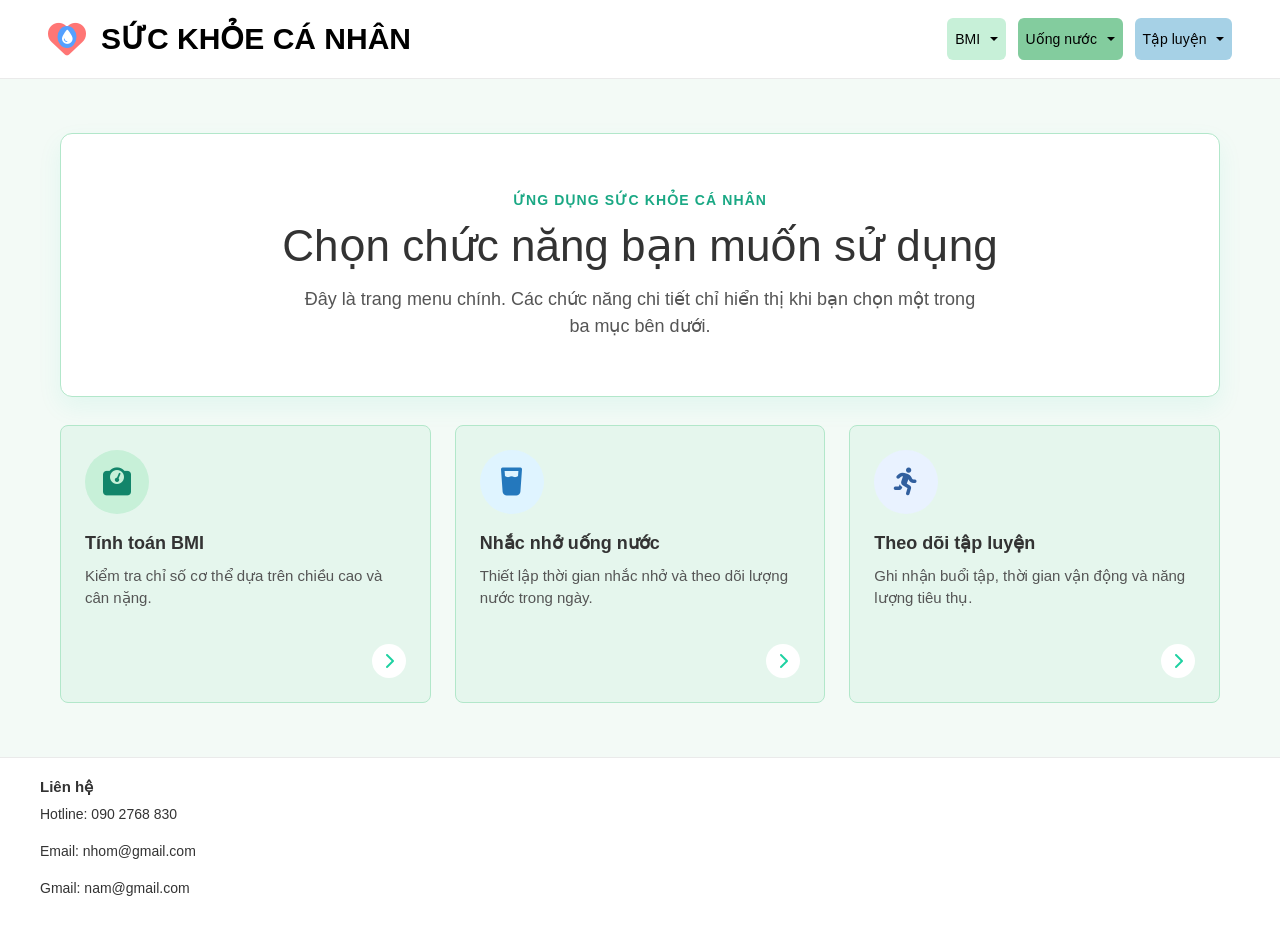
==== commit 9c68f83b: "Update nhỏ cho html" ====
--- a/index.html
+++ b/index.html
@@ -1,411 +1,273 @@
 <!DOCTYPE html>
 <html lang="vi">
- <head>
-  <meta charset="utf-8"/>
-  <meta content="width=device-width, initial-scale=1.0" name="viewport"/>
-  <meta content="Trang menu chính của ứng dụng sức khỏe cá nhân, giúp truy cập nhanh các chức năng BMI, nhắc nhở uống nước và theo dõi tập luyện." name="description"/>
-  <meta content="sức khỏe cá nhân, menu sức khỏe, BMI, uống nước, tập luyện, theo dõi sức khỏe" name="keywords"/>
-  <meta content="Nhóm phát triển Sức khỏe cá nhân" name="author"/>
-  <title>
-   Sức khỏe cá nhân | Menu chính
-  </title>
-  <link href="https://cdnjs.cloudflare.com/ajax/libs/font-awesome/6.4.0/css/all.min.css" rel="stylesheet"/>
-  <link href="https://cdn.jsdelivr.net/npm/bootstrap@5.3.3/dist/css/bootstrap.min.css" rel="stylesheet"/>
-  <link href="style.css" rel="stylesheet"/>
- </head>
- <body class="d-flex flex-column min-vh-100">
-  <header class="site-header navbar navbar-expand-lg navbar-light bg-white sticky-top">
-   <div class="container-fluid px-3 px-lg-5">
-    <div aria-label="Sức khỏe cá nhân" class="header-left navbar-brand mb-0">
-     <a aria-label="Đi đến menu chính" class="logo-container" href="#main-content">
-      <span aria-hidden="true" class="logo-heart fa-solid fa-heart">
-       <i aria-hidden="true" class="fa-solid fa-droplet logo-water">
-       </i>
-      </span>
-     </a>
-     <h1>
-      SỨC KHỎE CÁ NHÂN
-     </h1>
-    </div>
-    <button aria-controls="mainNavbar" aria-expanded="false" aria-label="Mở menu điều hướng" class="navbar-toggler" data-bs-target="#mainNavbar" data-bs-toggle="collapse" type="button">
-     <span class="navbar-toggler-icon">
-     </span>
-    </button>
-    <nav aria-label="Menu chính" class="collapse navbar-collapse main-nav justify-content-lg-end" id="mainNavbar">
-     <ul class="navbar-nav nav-list ms-lg-auto">
-      <li class="nav-item dropdown nav-dropdown">
-       <a aria-expanded="false" class="nav-link app-nav-item bmi dropdown-toggle" data-bs-toggle="dropdown" href="#bmi-section" role="button">
-        BMI
-       </a>
-       <ul class="dropdown-menu app-dropdown-menu">
-        <li>
-         <a class="dropdown-item" href="#bmi-section">
-          Tính BMI
-         </a>
-        </li>
-        <li>
-         <a class="dropdown-item" href="#bmi-section">
-          Lưu chiều cao/cân nặng
-         </a>
-        </li>
-        <li>
-         <a class="dropdown-item" href="#bmi-section">
-          Phân loại BMI
-         </a>
-        </li>
-       </ul>
-      </li>
-      <li class="nav-item dropdown nav-dropdown">
-       <a aria-expanded="false" class="nav-link app-nav-item water dropdown-toggle" data-bs-toggle="dropdown" href="#water-section" role="button">
-        Uống nước
-       </a>
-       <ul class="dropdown-menu app-dropdown-menu">
-        <li>
-         <a class="dropdown-item" href="#water-section">
-          Tiến độ uống nước
-         </a>
-        </li>
-        <li>
-         <a class="dropdown-item" href="#water-section">
-          Cài nhắc nhở
-         </a>
-        </li>
-        <li>
-         <a class="dropdown-item" href="#water-section">
-          Thông báo
-         </a>
-        </li>
-       </ul>
-      </li>
-      <li class="nav-item dropdown nav-dropdown">
-       <a aria-expanded="false" class="nav-link app-nav-item workout dropdown-toggle" data-bs-toggle="dropdown" href="#workout-section" role="button">
-        Tập luyện
-       </a>
-       <ul class="dropdown-menu app-dropdown-menu">
-        <li>
-         <a class="dropdown-item" href="#workout-section">
-          Ghi bài tập
-         </a>
-        </li>
-        <li>
-         <a class="dropdown-item" href="#workout-section">
-          Danh sách tập
-         </a>
-        </li>
-        <li>
-         <a class="dropdown-item" href="#workout-section">
-          Đồng hồ tập
-         </a>
-        </li>
-       </ul>
-      </li>
-     </ul>
-    </nav>
-   </div>
-  </header>
-  <main class="main-container menu-page container py-4 flex-grow-1" id="main-content">
-   <section aria-labelledby="hero-title" class="hero-section">
-    <p class="eyebrow">
-     Ứng dụng sức khỏe cá nhân
-    </p>
-    <h2 id="hero-title">
-     Chọn chức năng bạn muốn sử dụng
-    </h2>
-    <p class="hero-description">
-     Đây là trang menu chính. Các chức năng chi tiết chỉ hiển thị khi bạn chọn một trong ba mục bên dưới.
-    </p>
-   </section>
-   <section aria-label="Danh sách chức năng sức khỏe" class="menu-grid row g-4">
-    <div class="col-12 col-md-6 col-lg-4 d-flex">
-     <article aria-labelledby="menu-bmi-title" class="app-card menu-card h-100 w-100">
-      <a aria-describedby="menu-bmi-description" class="menu-card-link" href="#bmi-section">
-       <div aria-hidden="true" class="menu-icon bmi-icon">
-        <i class="fa-solid fa-weight-scale">
-        </i>
-       </div>
-       <div class="menu-card-content">
-        <h2 class="app-card-title" id="menu-bmi-title">
-         Tính toán BMI
-        </h2>
-        <p id="menu-bmi-description">
-         Kiểm tra chỉ số cơ thể dựa trên chiều cao và cân nặng.
-        </p>
-       </div>
-       <span aria-hidden="true" class="menu-arrow">
-        <i class="fa-solid fa-chevron-right">
-        </i>
-       </span>
-      </a>
-     </article>
-    </div>
-    <div class="col-12 col-md-6 col-lg-4 d-flex">
-     <article aria-labelledby="menu-water-title" class="app-card menu-card h-100 w-100">
-      <a aria-describedby="menu-water-description" class="menu-card-link" href="#water-section">
-       <div aria-hidden="true" class="menu-icon water-icon">
-        <i class="fa-solid fa-glass-water">
-        </i>
-       </div>
-       <div class="menu-card-content">
-        <h2 class="app-card-title" id="menu-water-title">
-         Nhắc nhở uống nước
-        </h2>
-        <p id="menu-water-description">
-         Thiết lập thời gian nhắc nhở và theo dõi lượng nước trong ngày.
-        </p>
-       </div>
-       <span aria-hidden="true" class="menu-arrow">
-        <i class="fa-solid fa-chevron-right">
-        </i>
-       </span>
-      </a>
-     </article>
-    </div>
-    <div class="col-12 col-md-6 col-lg-4 d-flex">
-     <article aria-labelledby="menu-workout-title" class="app-card menu-card h-100 w-100">
-      <a aria-describedby="menu-workout-description" class="menu-card-link" href="#workout-section">
-       <div aria-hidden="true" class="menu-icon workout-icon">
-        <i class="fa-solid fa-person-running running-icon">
-        </i>
-       </div>
-       <div class="menu-card-content">
-        <h2 class="app-card-title" id="menu-workout-title">
-         Theo dõi tập luyện
-        </h2>
-        <p id="menu-workout-description">
-         Ghi nhận buổi tập, thời gian vận động và năng lượng tiêu thụ.
-        </p>
-       </div>
-       <span aria-hidden="true" class="menu-arrow">
-        <i class="fa-solid fa-chevron-right">
-        </i>
-       </span>
-      </a>
-     </article>
-    </div>
-   </section>
-   <section aria-labelledby="bmi-title" class="app-card feature-card feature-view" id="bmi-section">
-    <a class="back-link" href="#main-content">
-     <i aria-hidden="true" class="fa-solid fa-arrow-left">
-     </i>
-     Quay về
-                menu
-    </a>
-    <h2 class="app-card-title" id="bmi-title">
-     Tính toán BMI
-    </h2>
-    <form aria-describedby="bmi-description" class="sub-card" onsubmit="calculateBMI(); return false;">
-     <p class="visually-hidden" id="bmi-description">
-      Nhập chiều cao và cân nặng để tính chỉ số BMI.
-     </p>
-     <div class="form-field">
-      <label for="heightInput">
-       Nhập chiều cao
-      </label>
-      <div class="input-wrapper">
-       <input aria-describedby="height-unit" class="form-control" id="heightInput" inputmode="decimal" min="1" name="height" type="number" value="170"/>
-       <span class="unit" id="height-unit">
-        cm
-       </span>
-      </div>
-     </div>
-     <div class="form-field">
-      <label for="weightInput">
-       Nhập cân nặng
-      </label>
-      <div class="input-wrapper">
-       <input aria-describedby="weight-unit" class="form-control" id="weightInput" inputmode="decimal" min="1" name="weight" type="number" value="60"/>
-       <span class="unit" id="weight-unit">
-        kg
-       </span>
-      </div>
-     </div>
-     <button class="btn app-btn btn-bmi" type="submit">
-      TÍNH BMI
-     </button>
-    </form>
-   </section>
-   <section aria-labelledby="water-title" class="app-card feature-card feature-view" id="water-section">
-    <a class="back-link" href="#main-content">
-     <i aria-hidden="true" class="fa-solid fa-arrow-left">
-     </i>
-     Quay về
-                menu
-    </a>
-    <h2 class="app-card-title" id="water-title">
-     Nhắc nhở uống nước
-    </h2>
-    <div class="sub-card">
-     <div aria-label="Tiến độ uống nước trong ngày đạt 75 phần trăm" class="progress-circle" id="waterCircle" role="img">
-      <div aria-hidden="true" class="progress-text">
-       <span class="number" id="waterAmount">
-        100
-       </span>
-       <span class="sub">
-        nước ngày
-       </span>
-      </div>
-     </div>
-     <div class="form-field select-group">
-      <label for="reminderTime">
-       Thời gian khoảng nhắc nhở:
-      </label>
-      <div class="input-wrapper">
-       <select class="form-select" id="reminderTime" name="reminderTime">
-        <option value="10">
-         10 phút
-        </option>
-        <option value="30">
-         30 phút
-        </option>
-        <option value="60">
-         60 phút
-        </option>
-       </select>
-      </div>
-     </div>
-    </div>
-   </section>
-   <section aria-labelledby="workout-title" class="app-card feature-card feature-view" id="workout-section">
-    <a class="back-link" href="#main-content">
-     <i aria-hidden="true" class="fa-solid fa-arrow-left">
-     </i>
-     Quay về
-                menu
-    </a>
-    <h2 class="app-card-title" id="workout-title">
-     Theo dõi chế độ tập luyện
-    </h2>
-    <div class="sub-card workout-card-content">
-     <article aria-label="Thông tin buổi tập" class="workout-header">
-      <div class="workout-header-left">
-       <div aria-hidden="true" class="running-circle">
-        <i class="fa-solid fa-person-running">
-        </i>
-       </div>
-       <div>
-        <h3 class="workout-header-title">
-         Tập Luyện
-        </h3>
-        <p class="workout-header-sub">
-         20 min 1 lần
-        </p>
-       </div>
-      </div>
-      <i aria-hidden="true" class="fa-solid fa-chevron-right">
-      </i>
-     </article>
-     <article aria-label="Chi tiết hoạt động tập luyện" class="workout-detail-box">
-      <div class="left-info">
-       <dl class="info-grid">
-        <div class="info-item">
-         <dt class="visually-hidden">
-          Trạng thái
-         </dt>
-         <dd>
-          <span class="status-icon">
-           <i aria-hidden="true" class="fa-solid fa-circle-check">
-           </i>
-          </span>
-          <span class="info-text">
-           Hoàn thành trạng thái
-          </span>
-         </dd>
+
+<head>
+    <meta charset="utf-8">
+    <meta content="width=device-width, initial-scale=1.0" name="viewport">
+    <meta
+        content="Trang menu chính của ứng dụng sức khỏe cá nhân, giúp truy cập nhanh các chức năng BMI, nhắc nhở uống nước và theo dõi tập luyện."
+        name="description">
+    <meta content="sức khỏe cá nhân, menu sức khỏe, BMI, uống nước, tập luyện, theo dõi sức khỏe" name="keywords">
+    <meta content="Nhóm phát triển Sức khỏe cá nhân" name="author">
+
+    <title>Sức khỏe cá nhân | Menu chính</title>
+
+    <link href="https://cdnjs.cloudflare.com/ajax/libs/font-awesome/6.4.0/css/all.min.css" rel="stylesheet">
+    <link href="https://cdn.jsdelivr.net/npm/bootstrap@5.3.3/dist/css/bootstrap.min.css" rel="stylesheet">
+    <link href="style.css" rel="stylesheet">
+</head>
+
+<body class="d-flex flex-column min-vh-100">
+    <header class="site-header navbar navbar-expand-lg navbar-light bg-white sticky-top">
+        <div class="container-fluid px-3 px-lg-5">
+            <div aria-label="Sức khỏe cá nhân" class="header-left navbar-brand mb-0">
+                <a aria-label="Đi đến menu chính" class="logo-container" href="#main-content">
+                    <span aria-hidden="true" class="logo-heart fa-solid fa-heart">
+                        <i aria-hidden="true" class="fa-solid fa-droplet logo-water"></i>
+                    </span>
+                </a>
+                <h1>SỨC KHỎE CÁ NHÂN</h1>
+            </div>
+            <button aria-controls="mainNavbar" aria-expanded="false" aria-label="Mở menu điều hướng"
+                class="navbar-toggler" data-bs-target="#mainNavbar" data-bs-toggle="collapse" type="button">
+                <span class="navbar-toggler-icon"></span>
+            </button>
+            <nav aria-label="Menu chính" class="collapse navbar-collapse main-nav justify-content-lg-end"
+                id="mainNavbar">
+
+                <ul class="navbar-nav nav-list ms-lg-auto">
+                    <li class="nav-item dropdown nav-dropdown">
+                        <a aria-expanded="false" class="nav-link app-nav-item bmi dropdown-toggle"
+                            data-bs-toggle="dropdown" href="#bmi-section" role="button">BMI</a>
+                        <ul class="dropdown-menu app-dropdown-menu">
+                            <li><a class="dropdown-item" href="#bmi-section">Tính BMI</a></li>
+                            <li><a class="dropdown-item" href="#bmi-section">Lưu chiều cao/cân nặng</a></li>
+                            <li><a class="dropdown-item" href="#bmi-section">Phân loại BMI</a></li>
+                        </ul>
+                    </li>
+
+                    <li class="nav-item dropdown nav-dropdown">
+                        <a aria-expanded="false" class="nav-link app-nav-item water dropdown-toggle"
+                            data-bs-toggle="dropdown" href="#water-section" role="button">Uống nước</a>
+                        <ul class="dropdown-menu app-dropdown-menu">
+                            <li><a class="dropdown-item" href="#water-section">Tiến độ uống nước</a></li>
+                            <li><a class="dropdown-item" href="#water-section">Cài nhắc nhở</a></li>
+                            <li><a class="dropdown-item" href="#water-section">Thông báo</a></li>
+                        </ul>
+                    </li>
+
+                    <li class="nav-item dropdown nav-dropdown">
+                        <a aria-expanded="false" class="nav-link app-nav-item workout dropdown-toggle"
+                            data-bs-toggle="dropdown" href="#workout-section" role="button">Tập luyện</a>
+                        <ul class="dropdown-menu app-dropdown-menu">
+                            <li><a class="dropdown-item" href="#workout-section">Ghi bài tập</a></li>
+                            <li><a class="dropdown-item" href="#workout-section">Danh sách tập</a></li>
+                            <li><a class="dropdown-item" href="#workout-section">Đồng hồ tập</a></li>
+                        </ul>
+                    </li>
+
+                </ul>
+            </nav>
         </div>
-        <div class="info-item text-right">
-         <dt class="label-gray">
-          Thời gian
-         </dt>
+    </header>
+
+    <main class="main-container menu-page container py-4 flex-grow-1" id="main-content">
+        <section aria-labelledby="hero-title" class="hero-section">
+            <p class="eyebrow">Ứng dụng sức khỏe cá nhân</p>
+            <h2 id="hero-title">Chọn chức năng bạn muốn sử dụng</h2>
+            <p class="hero-description">Đây là trang menu chính. Các chức năng chi tiết chỉ hiển thị khi bạn chọn một
+                trong ba mục bên dưới.</p>
+        </section>
+
+        <section aria-label="Danh sách chức năng sức khỏe" class="menu-grid row g-4">
+            <div class="col-12 col-md-6 col-lg-4 d-flex">
+                <article aria-labelledby="menu-bmi-title" class="app-card menu-card h-100 w-100">
+                    <a aria-describedby="menu-bmi-description" class="menu-card-link" href="#bmi-section">
+                        <div aria-hidden="true" class="menu-icon bmi-icon">
+                            <i class="fa-solid fa-weight-scale"></i>
+                        </div>
+                        <div class="menu-card-content">
+                            <h2 class="app-card-title" id="menu-bmi-title">Tính toán BMI</h2>
+                            <p id="menu-bmi-description">Kiểm tra chỉ số cơ thể dựa trên chiều cao và cân nặng.</p>
+                        </div>
+                        <span aria-hidden="true" class="menu-arrow"><i class="fa-solid fa-chevron-right"></i></span>
+                    </a>
+                </article>
+            </div>
+
+            <div class="col-12 col-md-6 col-lg-4 d-flex">
+                <article aria-labelledby="menu-water-title" class="app-card menu-card h-100 w-100">
+                    <a aria-describedby="menu-water-description" class="menu-card-link" href="#water-section">
+                        <div aria-hidden="true" class="menu-icon water-icon">
+                            <i class="fa-solid fa-glass-water"></i>
+                        </div>
+                        <div class="menu-card-content">
+                            <h2 class="app-card-title" id="menu-water-title">Nhắc nhở uống nước</h2>
+                            <p id="menu-water-description">Thiết lập thời gian nhắc nhở và theo dõi lượng nước trong
+                                ngày.</p>
+                        </div>
+                        <span aria-hidden="true" class="menu-arrow"><i class="fa-solid fa-chevron-right"></i></span>
+                    </a>
+                </article>
+            </div>
+
+            <div class="col-12 col-md-6 col-lg-4 d-flex">
+                <article aria-labelledby="menu-workout-title" class="app-card menu-card h-100 w-100">
+                    <a aria-describedby="menu-workout-description" class="menu-card-link" href="#workout-section">
+                        <div aria-hidden="true" class="menu-icon workout-icon">
+                            <i class="fa-solid fa-person-running running-icon"></i>
+                        </div>
+                        <div class="menu-card-content">
+                            <h2 class="app-card-title" id="menu-workout-title">Theo dõi tập luyện</h2>
+                            <p id="menu-workout-description">Ghi nhận buổi tập, thời gian vận động và năng lượng tiêu
+                                thụ.</p>
+                        </div>
+                        <span aria-hidden="true" class="menu-arrow"><i class="fa-solid fa-chevron-right"></i></span>
+                    </a>
+                </article>
+            </div>
+
+        </section>
+
+        <section aria-labelledby="bmi-title" class="app-card feature-card feature-view" id="bmi-section">
+            <a class="back-link" href="#main-content">
+                <i aria-hidden="true" class="fa-solid fa-arrow-left"></i> Quay về menu
+            </a>
+            <h2 class="app-card-title" id="bmi-title">Tính toán BMI</h2>
+            <form aria-describedby="bmi-description" class="sub-card" onsubmit="calculateBMI(); return false;">
+                <p class="visually-hidden" id="bmi-description">Nhập chiều cao và cân nặng để tính chỉ số BMI.</p>
+
+                <div class="form-field">
+                    <label for="heightInput">Nhập chiều cao</label>
+                    <div class="input-wrapper">
+                        <input aria-describedby="height-unit" class="form-control" id="heightInput" inputmode="decimal"
+                            min="1" name="height" type="number" value="170">
+                        <span class="unit" id="height-unit">cm</span>
+                    </div>
+                </div>
+
+                <div class="form-field">
+                    <label for="weightInput">Nhập cân nặng</label>
+                    <div class="input-wrapper">
+                        <input aria-describedby="weight-unit" class="form-control" id="weightInput" inputmode="decimal"
+                            min="1" name="weight" type="number" value="60">
+                        <span class="unit" id="weight-unit">kg</span>
+                    </div>
+                </div>
+
+                <button class="btn app-btn btn-bmi" type="submit">TÍNH BMI</button>
+            </form>
+        </section>
+
+        <section aria-labelledby="water-title" class="app-card feature-card feature-view" id="water-section">
+            <a class="back-link" href="#main-content">
+                <i aria-hidden="true" class="fa-solid fa-arrow-left"></i> Quay về menu
+            </a>
+            <h2 class="app-card-title" id="water-title">Nhắc nhở uống nước</h2>
+            <div class="sub-card">
+                <div aria-label="Tiến độ uống nước trong ngày đạt 75 phần trăm" class="progress-circle" id="waterCircle"
+                    role="img">
+                    <div aria-hidden="true" class="progress-text">
+                        <span class="number" id="waterAmount">100</span>
+                        <span class="sub">nước ngày</span>
+                    </div>
+                </div>
+
+                <div class="form-field select-group">
+                    <label for="reminderTime">Thời gian khoảng nhắc nhở:</label>
+                    <div class="input-wrapper">
+                        <select class="form-select" id="reminderTime" name="reminderTime">
+                            <option value="10">10 phút</option>
+                            <option value="30">30 phút</option>
+                            <option value="60">60 phút</option>
+                        </select>
+                    </div>
+                </div>
+
+            </div>
+        </section>
+
+        <section aria-labelledby="workout-title" class="app-card feature-card feature-view" id="workout-section">
+            <a class="back-link" href="#main-content">
+                <i aria-hidden="true" class="fa-solid fa-arrow-left"></i> Quay về menu
+            </a>
+            <h2 class="app-card-title" id="workout-title">Theo dõi chế độ tập luyện</h2>
+            <div class="sub-card workout-card-content">
+                <article aria-label="Thông tin buổi tập" class="workout-header">
+                    <div class="workout-header-left">
+                        <div aria-hidden="true" class="running-circle">
+                            <i class="fa-solid fa-person-running"></i>
+                        </div>
+                        <div>
+                            <h3 class="workout-header-title">Tập Luyện</h3>
+                            <p class="workout-header-sub">20 min 1 lần</p>
+                        </div>
+                    </div>
+                    <i aria-hidden="true" class="fa-solid fa-chevron-right"></i>
+                </article>
+                <article aria-label="Chi tiết hoạt động tập luyện" class="workout-detail-box">
+                    <div class="left-info">
+                        <dl class="info-grid">
+                            <div class="info-item">
+                                <dt class="visually-hidden">Trạng thái</dt>
+                                <dd>
+                                    <span class="status-icon"><i aria-hidden="true"
+                                            class="fa-solid fa-circle-check"></i></span>
+                                    <span class="info-text">Hoàn thành trạng thái</span>
+                                </dd>
+                            </div>
+                            <div class="info-item text-right">
+                                <dt class="label-gray">Thời gian</dt>
+                            </div>
+                            <div class="info-item">
+                                <dt class="visually-hidden">Năng lượng tiêu thụ</dt>
+                                <dd class="info-text">
+                                    <i aria-hidden="true" class="fa-solid fa-fire fire-icon"></i> 146 calories
+                                </dd>
+                            </div>
+                            <div class="info-item text-right">
+                                <dd><strong class="time-big">30 min</strong></dd>
+                            </div>
+                        </dl>
+                        <p class="stopwatch-row">
+                            <i aria-hidden="true" class="fa-solid fa-stopwatch stopwatch-icon"></i>
+                            <span class="visually-hidden">Đồng hồ bấm giờ:</span>
+                            <time datetime="PT3S" id="stopwatch">00:00:03</time>
+                        </p>
+                    </div>
+                    <div aria-hidden="true" class="right-animation">
+                        <i class="fa-solid fa-person-running running-icon"></i>
+                    </div>
+                </article>
+                <button class="btn app-btn btn-log" onclick="logWorkout()" type="button">LOG MỚI</button>
+            </div>
+        </section>
+    </main>
+
+    <footer class="site-footer mt-auto">
+        <section aria-labelledby="contact-title" class="footer-left">
+            <h2 id="contact-title">Liên hệ</h2>
+            <address>
+                <p>Hotline: <a href="tel:0902768830">090 2768 830</a></p>
+                <p>Email: <a href="mailto:nhom@gmail.com">nhom@gmail.com</a></p>
+                <p>Gmail: <a href="mailto:nam@gmail.com">nam@gmail.com</a></p>
+            </address>
+        </section>
+    </footer>
+
+    <aside aria-label="Thông báo nhắc nhở uống nước" aria-live="polite" class="toast-notification" id="waterToast"
+        role="status">
+        <button aria-label="Đóng thông báo" class="toast-close" onclick="closeToast()" type="button">×</button>
+        <div aria-hidden="true" class="toast-icon"><i class="fa-solid fa-glass-water"></i></div>
+        <div class="toast-content">
+            <h2>Drink Reminder 💧</h2>
+            <p>Nhắc nhở uống nước mỗi ngày 💧</p>
         </div>
-        <div class="info-item">
-         <dt class="visually-hidden">
-          Năng lượng tiêu thụ
-         </dt>
-         <dd class="info-text">
-          <i aria-hidden="true" class="fa-solid fa-fire fire-icon">
-          </i>
-          146
-                                    calories
-         </dd>
-        </div>
-        <div class="info-item text-right">
-         <dd>
-          <strong class="time-big">
-           30 min
-          </strong>
-         </dd>
-        </div>
-       </dl>
-       <p class="stopwatch-row">
-        <i aria-hidden="true" class="fa-solid fa-stopwatch stopwatch-icon">
-        </i>
-        <span class="visually-hidden">
-         Đồng hồ bấm giờ:
-        </span>
-        <time datetime="PT3S" id="stopwatch">
-         00:00:03
-        </time>
-       </p>
-      </div>
-      <div aria-hidden="true" class="right-animation">
-       <i class="fa-solid fa-person-running running-icon">
-       </i>
-      </div>
-     </article>
-     <button class="btn app-btn btn-log" onclick="logWorkout()" type="button">
-      LOG MỚI
-     </button>
-    </div>
-   </section>
-  </main>
-  <footer class="site-footer mt-auto">
-   <section aria-labelledby="contact-title" class="footer-left">
-    <h2 id="contact-title">
-     Liên hệ
-    </h2>
-    <address>
-     <p>
-      Hotline:
-      <a href="tel:0902768830">
-       090 2768 830
-      </a>
-     </p>
-     <p>
-      Email:
-      <a href="mailto:nhom@gmail.com">
-       nhom@gmail.com
-      </a>
-     </p>
-     <p>
-      Gmail:
-      <a href="mailto:nam@gmail.com">
-       nam@gmail.com
-      </a>
-     </p>
-    </address>
-   </section>
-  </footer>
-  <aside aria-label="Thông báo nhắc nhở uống nước" aria-live="polite" class="toast-notification" id="waterToast" role="status">
-   <button aria-label="Đóng thông báo" class="toast-close" onclick="closeToast()" type="button">
-    ×
-   </button>
-   <div aria-hidden="true" class="toast-icon">
-    <i class="fa-solid fa-glass-water">
-    </i>
-   </div>
-   <div class="toast-content">
-    <h2>
-     Drink Reminder 💧
-    </h2>
-    <p>
-     Nhắc nhở uống nước mỗi ngày 💧
-    </p>
-   </div>
-  </aside>
-  <script src="https://cdn.jsdelivr.net/npm/bootstrap@5.3.3/dist/js/bootstrap.bundle.min.js">
-  </script>
-  <script src="jquery.js">
-  </script>
-  <script src="main.js">
-  </script>
- </body>
-</html>
+    </aside>
+
+    <script src="https://cdn.jsdelivr.net/npm/bootstrap@5.3.3/dist/js/bootstrap.bundle.min.js"></script>
+    <script src="jquery.js"></script>
+    <script src="main.js"></script>
+</body>
+
+</html>
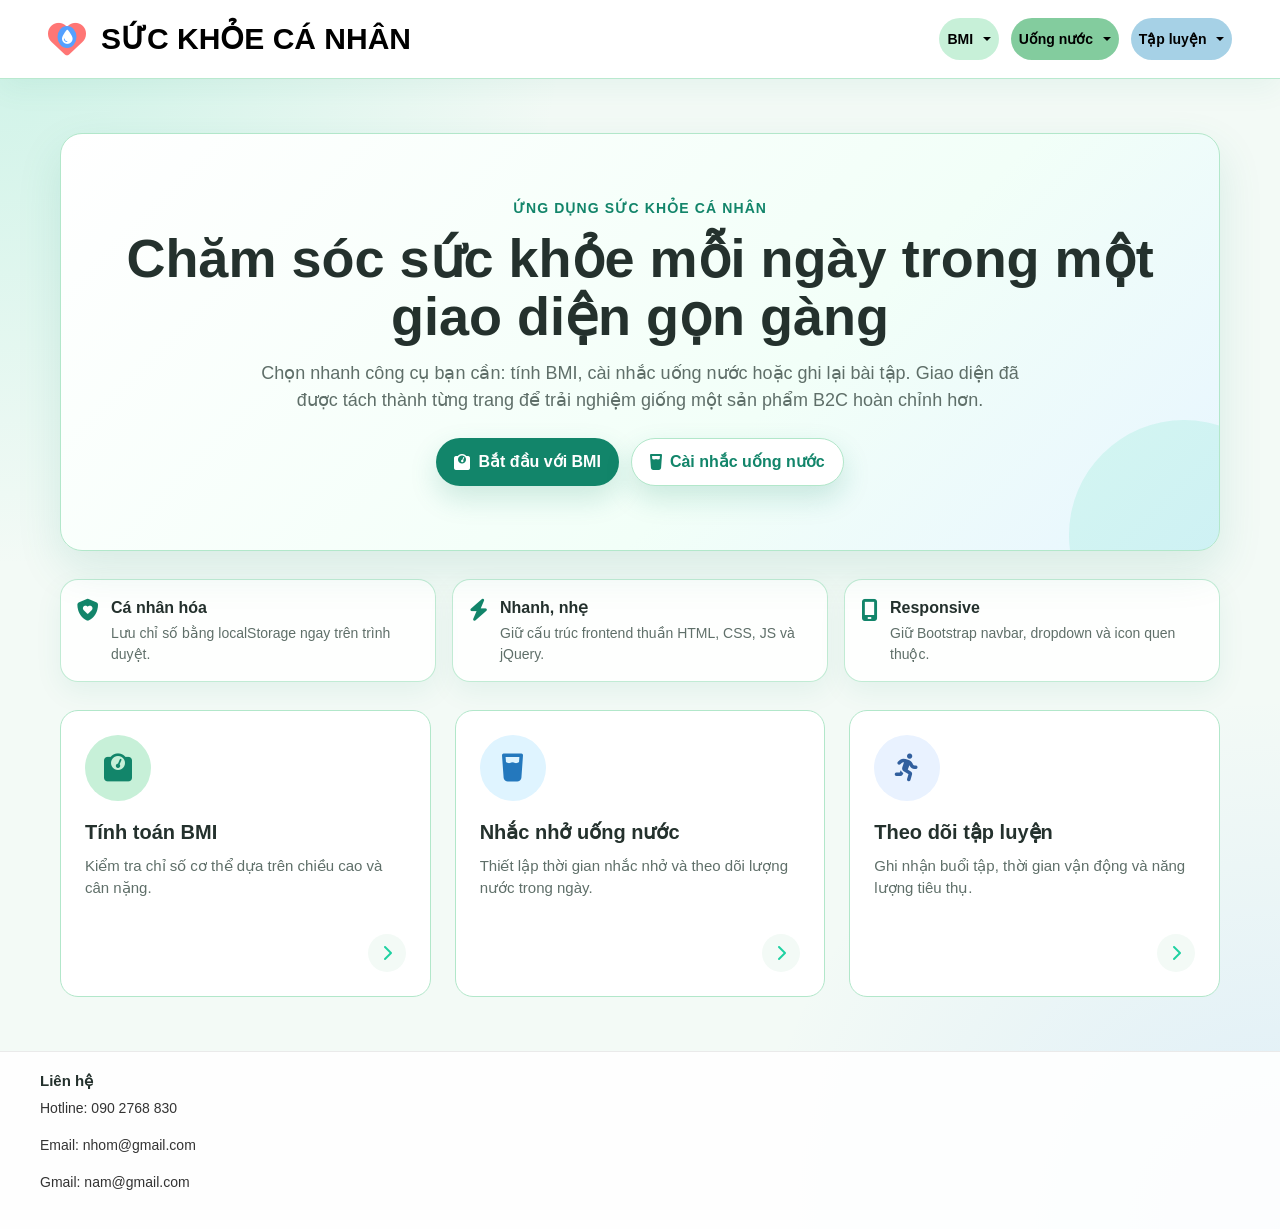
==== commit 1e36a676: "optimized HTML" ====
--- a/index.html
+++ b/index.html
@@ -1,252 +1,145 @@
 <!DOCTYPE html>
 <html lang="vi">
-
 <head>
     <meta charset="utf-8">
-    <meta content="width=device-width, initial-scale=1.0" name="viewport">
-    <meta
-        content="Trang menu chính của ứng dụng sức khỏe cá nhân, giúp truy cập nhanh các chức năng BMI, nhắc nhở uống nước và theo dõi tập luyện."
-        name="description">
-    <meta content="sức khỏe cá nhân, menu sức khỏe, BMI, uống nước, tập luyện, theo dõi sức khỏe" name="keywords">
-    <meta content="Nhóm phát triển Sức khỏe cá nhân" name="author">
+    <meta name="viewport" content="width=device-width, initial-scale=1.0">
+    <meta name="author" content="Nhóm phát triển Sức khỏe cá nhân">
+    <meta name="description" content="Ứng dụng sức khỏe cá nhân dạng B2C, truy cập nhanh BMI, nhắc uống nước và theo dõi tập luyện.">
 
     <title>Sức khỏe cá nhân | Menu chính</title>
 
-    <link href="https://cdnjs.cloudflare.com/ajax/libs/font-awesome/6.4.0/css/all.min.css" rel="stylesheet">
-    <link href="https://cdn.jsdelivr.net/npm/bootstrap@5.3.3/dist/css/bootstrap.min.css" rel="stylesheet">
-    <link href="style.css" rel="stylesheet">
+    <link rel="stylesheet" href="https://cdnjs.cloudflare.com/ajax/libs/font-awesome/6.4.0/css/all.min.css">
+    <link rel="stylesheet" href="https://cdn.jsdelivr.net/npm/bootstrap@5.3.3/dist/css/bootstrap.min.css">
+    <link rel="stylesheet" href="css/style.css">
 </head>
-
 <body class="d-flex flex-column min-vh-100">
     <header class="site-header navbar navbar-expand-lg navbar-light bg-white sticky-top">
         <div class="container-fluid px-3 px-lg-5">
-            <div aria-label="Sức khỏe cá nhân" class="header-left navbar-brand mb-0">
-                <a aria-label="Đi đến menu chính" class="logo-container" href="#main-content">
-                    <span aria-hidden="true" class="logo-heart fa-solid fa-heart">
-                        <i aria-hidden="true" class="fa-solid fa-droplet logo-water"></i>
+            <div class="header-left navbar-brand mb-0">
+                <a class="logo-container" href="index.html" aria-label="Đi đến menu chính">
+                    <span class="logo-heart fa-solid fa-heart" aria-hidden="true">
+                        <i class="fa-solid fa-droplet logo-water"></i>
                     </span>
                 </a>
                 <h1>SỨC KHỎE CÁ NHÂN</h1>
             </div>
-            <button aria-controls="mainNavbar" aria-expanded="false" aria-label="Mở menu điều hướng"
-                class="navbar-toggler" data-bs-target="#mainNavbar" data-bs-toggle="collapse" type="button">
+
+            <button class="navbar-toggler" type="button" data-bs-toggle="collapse" data-bs-target="#mainNavbar" aria-controls="mainNavbar" aria-expanded="false" aria-label="Mở menu điều hướng">
                 <span class="navbar-toggler-icon"></span>
             </button>
-            <nav aria-label="Menu chính" class="collapse navbar-collapse main-nav justify-content-lg-end"
-                id="mainNavbar">
 
+            <nav class="collapse navbar-collapse main-nav justify-content-lg-end" id="mainNavbar" aria-label="Menu chính">
                 <ul class="navbar-nav nav-list ms-lg-auto">
                     <li class="nav-item dropdown nav-dropdown">
-                        <a aria-expanded="false" class="nav-link app-nav-item bmi dropdown-toggle"
-                            data-bs-toggle="dropdown" href="#bmi-section" role="button">BMI</a>
+                        <a class="nav-link app-nav-item bmi dropdown-toggle" href="bmi.html" role="button" data-bs-toggle="dropdown" aria-expanded="false">BMI</a>
                         <ul class="dropdown-menu app-dropdown-menu">
-                            <li><a class="dropdown-item" href="#bmi-section">Tính BMI</a></li>
-                            <li><a class="dropdown-item" href="#bmi-section">Lưu chiều cao/cân nặng</a></li>
-                            <li><a class="dropdown-item" href="#bmi-section">Phân loại BMI</a></li>
+                            <li><a class="dropdown-item" href="bmi.html">Tính BMI</a></li>
+                            <li><a class="dropdown-item" href="bmi.html#saved-data">Lưu chiều cao/cân nặng</a></li>
+                            <li><a class="dropdown-item" href="bmi.html#bmi-guide">Phân loại BMI</a></li>
                         </ul>
                     </li>
 
                     <li class="nav-item dropdown nav-dropdown">
-                        <a aria-expanded="false" class="nav-link app-nav-item water dropdown-toggle"
-                            data-bs-toggle="dropdown" href="#water-section" role="button">Uống nước</a>
+                        <a class="nav-link app-nav-item water dropdown-toggle" href="water.html" role="button" data-bs-toggle="dropdown" aria-expanded="false">Uống nước</a>
                         <ul class="dropdown-menu app-dropdown-menu">
-                            <li><a class="dropdown-item" href="#water-section">Tiến độ uống nước</a></li>
-                            <li><a class="dropdown-item" href="#water-section">Cài nhắc nhở</a></li>
-                            <li><a class="dropdown-item" href="#water-section">Thông báo</a></li>
+                            <li><a class="dropdown-item" href="water.html">Tiến độ uống nước</a></li>
+                            <li><a class="dropdown-item" href="water.html#reminder-settings">Cài nhắc nhở</a></li>
+                            <li><a class="dropdown-item" href="water.html#waterToast">Thông báo</a></li>
                         </ul>
                     </li>
 
                     <li class="nav-item dropdown nav-dropdown">
-                        <a aria-expanded="false" class="nav-link app-nav-item workout dropdown-toggle"
-                            data-bs-toggle="dropdown" href="#workout-section" role="button">Tập luyện</a>
+                        <a class="nav-link app-nav-item workout dropdown-toggle" href="workout.html" role="button" data-bs-toggle="dropdown" aria-expanded="false">Tập luyện</a>
                         <ul class="dropdown-menu app-dropdown-menu">
-                            <li><a class="dropdown-item" href="#workout-section">Ghi bài tập</a></li>
-                            <li><a class="dropdown-item" href="#workout-section">Danh sách tập</a></li>
-                            <li><a class="dropdown-item" href="#workout-section">Đồng hồ tập</a></li>
+                            <li><a class="dropdown-item" href="workout.html#log-workout">Ghi bài tập</a></li>
+                            <li><a class="dropdown-item" href="workout.html#workoutList">Danh sách tập</a></li>
+                            <li><a class="dropdown-item" href="workout.html#stopwatch">Đồng hồ tập</a></li>
                         </ul>
                     </li>
-
                 </ul>
             </nav>
         </div>
     </header>
+    <main class="main-container menu-page container py-4 flex-grow-1">
+        <section class="hero-section">
+            <p class="eyebrow">Ứng dụng sức khỏe cá nhân</p>
+            <h2>Chăm sóc sức khỏe mỗi ngày trong một giao diện gọn gàng</h2>
+            <p class="hero-description">Chọn nhanh công cụ bạn cần: tính BMI, cài nhắc uống nước hoặc ghi lại bài tập. Giao diện đã được tách thành từng trang để trải nghiệm giống một sản phẩm B2C hoàn chỉnh hơn.</p>
 
-    <main class="main-container menu-page container py-4 flex-grow-1" id="main-content">
-        <section aria-labelledby="hero-title" class="hero-section">
-            <p class="eyebrow">Ứng dụng sức khỏe cá nhân</p>
-            <h2 id="hero-title">Chọn chức năng bạn muốn sử dụng</h2>
-            <p class="hero-description">Đây là trang menu chính. Các chức năng chi tiết chỉ hiển thị khi bạn chọn một
-                trong ba mục bên dưới.</p>
+            <div class="hero-actions">
+                <a class="cta-link" href="bmi.html"><i class="fa-solid fa-weight-scale"></i> Bắt đầu với BMI</a>
+                <a class="cta-link secondary" href="water.html"><i class="fa-solid fa-glass-water"></i> Cài nhắc uống nước</a>
+            </div>
         </section>
 
-        <section aria-label="Danh sách chức năng sức khỏe" class="menu-grid row g-4">
+        <section class="trust-strip" aria-label="Lợi ích nổi bật">
+            <article class="trust-item">
+                <i class="fa-solid fa-shield-heart"></i>
+                <div>
+                    <strong>Cá nhân hóa</strong>
+                    <p>Lưu chỉ số bằng localStorage ngay trên trình duyệt.</p>
+                </div>
+            </article>
+            <article class="trust-item">
+                <i class="fa-solid fa-bolt"></i>
+                <div>
+                    <strong>Nhanh, nhẹ</strong>
+                    <p>Giữ cấu trúc frontend thuần HTML, CSS, JS và jQuery.</p>
+                </div>
+            </article>
+            <article class="trust-item">
+                <i class="fa-solid fa-mobile-screen"></i>
+                <div>
+                    <strong>Responsive</strong>
+                    <p>Giữ Bootstrap navbar, dropdown và icon quen thuộc.</p>
+                </div>
+            </article>
+        </section>
+
+        <section class="menu-grid row g-4" aria-label="Danh sách chức năng sức khỏe">
             <div class="col-12 col-md-6 col-lg-4 d-flex">
-                <article aria-labelledby="menu-bmi-title" class="app-card menu-card h-100 w-100">
-                    <a aria-describedby="menu-bmi-description" class="menu-card-link" href="#bmi-section">
-                        <div aria-hidden="true" class="menu-icon bmi-icon">
-                            <i class="fa-solid fa-weight-scale"></i>
+                <article class="app-card menu-card h-100 w-100">
+                    <a class="menu-card-link" href="bmi.html">
+                        <div class="menu-icon bmi-icon" aria-hidden="true"><i class="fa-solid fa-weight-scale"></i></div>
+                        <div class="menu-card-content">
+                            <h2 class="app-card-title">Tính toán BMI</h2>
+                            <p>Kiểm tra chỉ số cơ thể dựa trên chiều cao và cân nặng.</p>
                         </div>
-                        <div class="menu-card-content">
-                            <h2 class="app-card-title" id="menu-bmi-title">Tính toán BMI</h2>
-                            <p id="menu-bmi-description">Kiểm tra chỉ số cơ thể dựa trên chiều cao và cân nặng.</p>
-                        </div>
-                        <span aria-hidden="true" class="menu-arrow"><i class="fa-solid fa-chevron-right"></i></span>
+                        <span class="menu-arrow" aria-hidden="true"><i class="fa-solid fa-chevron-right"></i></span>
                     </a>
                 </article>
             </div>
 
             <div class="col-12 col-md-6 col-lg-4 d-flex">
-                <article aria-labelledby="menu-water-title" class="app-card menu-card h-100 w-100">
-                    <a aria-describedby="menu-water-description" class="menu-card-link" href="#water-section">
-                        <div aria-hidden="true" class="menu-icon water-icon">
-                            <i class="fa-solid fa-glass-water"></i>
+                <article class="app-card menu-card h-100 w-100">
+                    <a class="menu-card-link" href="water.html">
+                        <div class="menu-icon water-icon" aria-hidden="true"><i class="fa-solid fa-glass-water"></i></div>
+                        <div class="menu-card-content">
+                            <h2 class="app-card-title">Nhắc nhở uống nước</h2>
+                            <p>Thiết lập thời gian nhắc nhở và theo dõi lượng nước trong ngày.</p>
                         </div>
-                        <div class="menu-card-content">
-                            <h2 class="app-card-title" id="menu-water-title">Nhắc nhở uống nước</h2>
-                            <p id="menu-water-description">Thiết lập thời gian nhắc nhở và theo dõi lượng nước trong
-                                ngày.</p>
-                        </div>
-                        <span aria-hidden="true" class="menu-arrow"><i class="fa-solid fa-chevron-right"></i></span>
+                        <span class="menu-arrow" aria-hidden="true"><i class="fa-solid fa-chevron-right"></i></span>
                     </a>
                 </article>
             </div>
 
             <div class="col-12 col-md-6 col-lg-4 d-flex">
-                <article aria-labelledby="menu-workout-title" class="app-card menu-card h-100 w-100">
-                    <a aria-describedby="menu-workout-description" class="menu-card-link" href="#workout-section">
-                        <div aria-hidden="true" class="menu-icon workout-icon">
-                            <i class="fa-solid fa-person-running running-icon"></i>
+                <article class="app-card menu-card h-100 w-100">
+                    <a class="menu-card-link" href="workout.html">
+                        <div class="menu-icon workout-icon" aria-hidden="true"><i class="fa-solid fa-person-running running-icon"></i></div>
+                        <div class="menu-card-content">
+                            <h2 class="app-card-title">Theo dõi tập luyện</h2>
+                            <p>Ghi nhận buổi tập, thời gian vận động và năng lượng tiêu thụ.</p>
                         </div>
-                        <div class="menu-card-content">
-                            <h2 class="app-card-title" id="menu-workout-title">Theo dõi tập luyện</h2>
-                            <p id="menu-workout-description">Ghi nhận buổi tập, thời gian vận động và năng lượng tiêu
-                                thụ.</p>
-                        </div>
-                        <span aria-hidden="true" class="menu-arrow"><i class="fa-solid fa-chevron-right"></i></span>
+                        <span class="menu-arrow" aria-hidden="true"><i class="fa-solid fa-chevron-right"></i></span>
                     </a>
                 </article>
             </div>
-
-        </section>
-
-        <section aria-labelledby="bmi-title" class="app-card feature-card feature-view" id="bmi-section">
-            <a class="back-link" href="#main-content">
-                <i aria-hidden="true" class="fa-solid fa-arrow-left"></i> Quay về menu
-            </a>
-            <h2 class="app-card-title" id="bmi-title">Tính toán BMI</h2>
-            <form aria-describedby="bmi-description" class="sub-card" onsubmit="calculateBMI(); return false;">
-                <p class="visually-hidden" id="bmi-description">Nhập chiều cao và cân nặng để tính chỉ số BMI.</p>
-
-                <div class="form-field">
-                    <label for="heightInput">Nhập chiều cao</label>
-                    <div class="input-wrapper">
-                        <input aria-describedby="height-unit" class="form-control" id="heightInput" inputmode="decimal"
-                            min="1" name="height" type="number" value="170">
-                        <span class="unit" id="height-unit">cm</span>
-                    </div>
-                </div>
-
-                <div class="form-field">
-                    <label for="weightInput">Nhập cân nặng</label>
-                    <div class="input-wrapper">
-                        <input aria-describedby="weight-unit" class="form-control" id="weightInput" inputmode="decimal"
-                            min="1" name="weight" type="number" value="60">
-                        <span class="unit" id="weight-unit">kg</span>
-                    </div>
-                </div>
-
-                <button class="btn app-btn btn-bmi" type="submit">TÍNH BMI</button>
-            </form>
-        </section>
-
-        <section aria-labelledby="water-title" class="app-card feature-card feature-view" id="water-section">
-            <a class="back-link" href="#main-content">
-                <i aria-hidden="true" class="fa-solid fa-arrow-left"></i> Quay về menu
-            </a>
-            <h2 class="app-card-title" id="water-title">Nhắc nhở uống nước</h2>
-            <div class="sub-card">
-                <div aria-label="Tiến độ uống nước trong ngày đạt 75 phần trăm" class="progress-circle" id="waterCircle"
-                    role="img">
-                    <div aria-hidden="true" class="progress-text">
-                        <span class="number" id="waterAmount">100</span>
-                        <span class="sub">nước ngày</span>
-                    </div>
-                </div>
-
-                <div class="form-field select-group">
-                    <label for="reminderTime">Thời gian khoảng nhắc nhở:</label>
-                    <div class="input-wrapper">
-                        <select class="form-select" id="reminderTime" name="reminderTime">
-                            <option value="10">10 phút</option>
-                            <option value="30">30 phút</option>
-                            <option value="60">60 phút</option>
-                        </select>
-                    </div>
-                </div>
-
-            </div>
-        </section>
-
-        <section aria-labelledby="workout-title" class="app-card feature-card feature-view" id="workout-section">
-            <a class="back-link" href="#main-content">
-                <i aria-hidden="true" class="fa-solid fa-arrow-left"></i> Quay về menu
-            </a>
-            <h2 class="app-card-title" id="workout-title">Theo dõi chế độ tập luyện</h2>
-            <div class="sub-card workout-card-content">
-                <article aria-label="Thông tin buổi tập" class="workout-header">
-                    <div class="workout-header-left">
-                        <div aria-hidden="true" class="running-circle">
-                            <i class="fa-solid fa-person-running"></i>
-                        </div>
-                        <div>
-                            <h3 class="workout-header-title">Tập Luyện</h3>
-                            <p class="workout-header-sub">20 min 1 lần</p>
-                        </div>
-                    </div>
-                    <i aria-hidden="true" class="fa-solid fa-chevron-right"></i>
-                </article>
-                <article aria-label="Chi tiết hoạt động tập luyện" class="workout-detail-box">
-                    <div class="left-info">
-                        <dl class="info-grid">
-                            <div class="info-item">
-                                <dt class="visually-hidden">Trạng thái</dt>
-                                <dd>
-                                    <span class="status-icon"><i aria-hidden="true"
-                                            class="fa-solid fa-circle-check"></i></span>
-                                    <span class="info-text">Hoàn thành trạng thái</span>
-                                </dd>
-                            </div>
-                            <div class="info-item text-right">
-                                <dt class="label-gray">Thời gian</dt>
-                            </div>
-                            <div class="info-item">
-                                <dt class="visually-hidden">Năng lượng tiêu thụ</dt>
-                                <dd class="info-text">
-                                    <i aria-hidden="true" class="fa-solid fa-fire fire-icon"></i> 146 calories
-                                </dd>
-                            </div>
-                            <div class="info-item text-right">
-                                <dd><strong class="time-big">30 min</strong></dd>
-                            </div>
-                        </dl>
-                        <p class="stopwatch-row">
-                            <i aria-hidden="true" class="fa-solid fa-stopwatch stopwatch-icon"></i>
-                            <span class="visually-hidden">Đồng hồ bấm giờ:</span>
-                            <time datetime="PT3S" id="stopwatch">00:00:03</time>
-                        </p>
-                    </div>
-                    <div aria-hidden="true" class="right-animation">
-                        <i class="fa-solid fa-person-running running-icon"></i>
-                    </div>
-                </article>
-                <button class="btn app-btn btn-log" onclick="logWorkout()" type="button">LOG MỚI</button>
-            </div>
         </section>
     </main>
-
     <footer class="site-footer mt-auto">
-        <section aria-labelledby="contact-title" class="footer-left">
-            <h2 id="contact-title">Liên hệ</h2>
+        <section class="footer-left">
+            <h2>Liên hệ</h2>
             <address>
                 <p>Hotline: <a href="tel:0902768830">090 2768 830</a></p>
                 <p>Email: <a href="mailto:nhom@gmail.com">nhom@gmail.com</a></p>
@@ -255,19 +148,8 @@
         </section>
     </footer>
 
-    <aside aria-label="Thông báo nhắc nhở uống nước" aria-live="polite" class="toast-notification" id="waterToast"
-        role="status">
-        <button aria-label="Đóng thông báo" class="toast-close" onclick="closeToast()" type="button">×</button>
-        <div aria-hidden="true" class="toast-icon"><i class="fa-solid fa-glass-water"></i></div>
-        <div class="toast-content">
-            <h2>Drink Reminder 💧</h2>
-            <p>Nhắc nhở uống nước mỗi ngày 💧</p>
-        </div>
-    </aside>
-
     <script src="https://cdn.jsdelivr.net/npm/bootstrap@5.3.3/dist/js/bootstrap.bundle.min.js"></script>
-    <script src="jquery.js"></script>
-    <script src="main.js"></script>
+    <script src="js/jquery.js"></script>
+    <script src="js/main.js"></script>
 </body>
-
-</html>+</html>
--- a/css/style.css
+++ b/css/style.css
@@ -0,0 +1,833 @@
+/* --- RESET & GLOBAL STYLES --- */
+* {
+    margin: 0;
+    padding: 0;
+    box-sizing: border-box;
+    font-family: 'Segoe UI', Tahoma, Geneva, Verdana, sans-serif;
+}
+
+html {
+    scroll-behavior: smooth;
+}
+
+:root {
+    --app-bg: #f3faf6;
+    --app-surface: #ffffff;
+    --app-card: #e5f6ed;
+    --app-border: #b2e7ca;
+    --app-primary: #1dd1a1;
+    --app-primary-dark: #12856a;
+    --app-text: #24312d;
+    --app-muted: #5f6f69;
+    --app-shadow: 0 18px 45px rgba(18, 133, 106, 0.12);
+    --app-radius: 22px;
+}
+
+body {
+    background:
+        radial-gradient(circle at top left, rgba(29, 209, 161, 0.18), transparent 32%),
+        radial-gradient(circle at bottom right, rgba(84, 160, 255, 0.14), transparent 30%),
+        var(--app-bg);
+    color: var(--app-text);
+    min-height: 100vh;
+    display: flex;
+    flex-direction: column;
+    position: relative;
+    line-height: 1.5;
+}
+
+a {
+    color: inherit;
+    text-decoration: none;
+}
+
+button,
+input,
+select {
+    font: inherit;
+}
+
+ul {
+    list-style: none;
+}
+
+.visually-hidden {
+    width: 1px;
+    height: 1px;
+    padding: 0;
+    margin: -1px;
+    overflow: hidden;
+    clip: rect(0, 0, 0, 0);
+    white-space: nowrap;
+    border: 0;
+    position: absolute;
+}
+
+/* --- HEADER --- */
+.site-header {
+    background-color: rgba(255, 255, 255, 0.92);
+    backdrop-filter: blur(14px);
+    padding: 15px 40px;
+    display: flex;
+    align-items: center;
+    justify-content: space-between;
+    gap: 24px;
+    border-bottom: 1px solid rgba(178, 231, 202, 0.9);
+    position: sticky;
+    top: 0;
+    z-index: 10;
+    box-shadow: 0 10px 30px rgba(18, 133, 106, 0.06);
+}
+
+.header-left {
+    display: flex;
+    align-items: center;
+    gap: 15px;
+    min-width: max-content;
+}
+
+.logo-container {
+    display: inline-flex;
+    align-items: center;
+    border-radius: 50%;
+}
+
+.logo-container:focus-visible,
+.app-nav-item:focus-visible,
+.menu-card-link:focus-visible,
+.app-btn:focus-visible,
+.toast-close:focus-visible,
+footer a:focus-visible,
+.back-link:focus-visible,
+.cta-link:focus-visible {
+    outline: 3px solid var(--app-primary);
+    outline-offset: 3px;
+}
+
+.logo-heart {
+    font-size: 38px;
+    color: #ff7675;
+    position: relative;
+    display: inline-block;
+    line-height: 1;
+}
+
+.logo-water {
+    position: absolute;
+    font-size: 14px;
+    color: #ffffff;
+    top: 45%;
+    left: 50%;
+    transform: translate(-50%, -50%);
+    background-color: #54a0ff;
+    padding: 4px;
+    border-radius: 50%;
+}
+
+h1 {
+    font-size: clamp(22px, 3vw, 30px);
+    font-weight: bold;
+    margin: 0;
+    line-height: 1.2;
+}
+
+.main-nav {
+    display: flex;
+    justify-content: center;
+}
+
+.nav-list {
+    display: flex;
+    gap: 12px;
+    align-items: center;
+    flex-wrap: wrap;
+    justify-content: center;
+}
+
+.app-nav-item {
+    display: inline-flex;
+    align-items: center;
+    justify-content: center;
+    padding: 10px 22px;
+    border-radius: 999px;
+    font-weight: 700;
+    transition: 0.2s;
+    font-size: 14px;
+    color: #000;
+    min-height: 42px;
+    gap: 6px;
+}
+
+.app-nav-item.bmi {
+    background-color: #c7f0d8;
+}
+
+.app-nav-item.water {
+    background-color: #83cc9e;
+}
+
+.app-nav-item.workout {
+    background-color: #a6d1e6;
+}
+
+.app-nav-item:hover {
+    filter: brightness(0.95);
+    transform: translateY(-1px);
+}
+
+.nav-dropdown {
+    position: relative;
+}
+
+.nav-dropdown::after {
+    content: "";
+    position: absolute;
+    left: 0;
+    top: 100%;
+    width: 100%;
+    height: 12px;
+}
+
+.dropdown-menu {
+    position: absolute;
+    top: 100%;
+    left: 0;
+    min-width: 190px;
+    background-color: #ffffff;
+    border: 1px solid var(--app-border);
+    border-radius: 14px;
+    box-shadow: var(--app-shadow);
+    padding: 8px;
+    display: none;
+    z-index: 20;
+}
+
+.dropdown-menu a {
+    display: block;
+    padding: 9px 12px;
+    border-radius: 9px;
+    font-size: 14px;
+    color: #333;
+    white-space: nowrap;
+}
+
+.dropdown-menu a:hover,
+.dropdown-menu a:focus-visible {
+    background-color: #e5f6ed;
+    color: var(--app-primary-dark);
+}
+
+.nav-dropdown:hover .dropdown-menu,
+.nav-dropdown:focus-within .dropdown-menu {
+    display: block;
+}
+
+/* --- LAYOUT / B2C SHELL --- */
+.main-container {
+    max-width: 1200px;
+    width: 100%;
+    margin: 30px auto;
+    padding: 0 20px;
+    flex: 1;
+}
+
+.menu-page,
+.feature-page {
+    display: flex;
+    flex-direction: column;
+    gap: 28px;
+}
+
+.hero-section {
+    background: linear-gradient(135deg, #ffffff 0%, #f2fff8 62%, #e7f5ff 100%);
+    border: 1.5px solid var(--app-border);
+    border-radius: var(--app-radius);
+    padding: clamp(28px, 6vw, 64px);
+    text-align: center;
+    box-shadow: var(--app-shadow);
+    overflow: hidden;
+    position: relative;
+}
+
+.hero-section::before,
+.feature-hero::before {
+    content: "";
+    position: absolute;
+    inset: auto -80px -100px auto;
+    width: 230px;
+    height: 230px;
+    border-radius: 50%;
+    background: rgba(29, 209, 161, 0.12);
+}
+
+.eyebrow {
+    color: var(--app-primary-dark);
+    font-size: 14px;
+    font-weight: 800;
+    letter-spacing: 0.08em;
+    margin-bottom: 10px;
+    text-transform: uppercase;
+}
+
+.hero-section h2,
+.feature-hero h2 {
+    font-size: clamp(30px, 5vw, 54px);
+    line-height: 1.08;
+    margin-bottom: 14px;
+    font-weight: 850;
+}
+
+.hero-description {
+    color: var(--app-muted);
+    font-size: clamp(15px, 2vw, 18px);
+    max-width: 760px;
+    margin: 0 auto;
+}
+
+.hero-actions {
+    display: flex;
+    flex-wrap: wrap;
+    justify-content: center;
+    gap: 12px;
+    margin-top: 24px;
+}
+
+.cta-link {
+    display: inline-flex;
+    align-items: center;
+    gap: 8px;
+    border-radius: 999px;
+    padding: 11px 18px;
+    background: var(--app-primary-dark);
+    color: #fff;
+    font-weight: 800;
+    box-shadow: 0 12px 28px rgba(18, 133, 106, 0.18);
+}
+
+.cta-link.secondary {
+    background: #fff;
+    color: var(--app-primary-dark);
+    border: 1px solid var(--app-border);
+}
+
+.trust-strip {
+    display: grid;
+    grid-template-columns: repeat(3, minmax(0, 1fr));
+    gap: 16px;
+}
+
+.trust-item {
+    background: rgba(255, 255, 255, 0.86);
+    border: 1px solid rgba(178, 231, 202, 0.8);
+    border-radius: 18px;
+    padding: 16px;
+    display: flex;
+    gap: 12px;
+    align-items: flex-start;
+    box-shadow: 0 10px 28px rgba(18, 133, 106, 0.07);
+}
+
+.trust-item i {
+    color: var(--app-primary-dark);
+    font-size: 22px;
+    margin-top: 3px;
+}
+
+.trust-item strong {
+    display: block;
+    margin-bottom: 3px;
+}
+
+.trust-item p {
+    margin: 0;
+    color: var(--app-muted);
+    font-size: 14px;
+}
+
+.menu-grid {
+    display: grid;
+    grid-template-columns: repeat(3, minmax(0, 1fr));
+    gap: 20px;
+}
+
+.app-card {
+    background-color: var(--app-card);
+    border: 1.5px solid var(--app-border);
+    border-radius: 18px;
+    padding: 15px;
+    display: flex;
+    flex-direction: column;
+    min-width: 0;
+}
+
+.app-card-title {
+    font-size: 20px;
+    font-weight: 800;
+    margin-bottom: 10px;
+    line-height: 1.3;
+}
+
+.menu-card {
+    padding: 0;
+    overflow: hidden;
+    transition: transform 0.2s,
+        box-shadow 0.2s;
+    background: #fff;
+}
+
+.menu-card:hover {
+    transform: translateY(-5px);
+    box-shadow: var(--app-shadow);
+}
+
+.menu-card-link {
+    min-height: 250px;
+    padding: 24px;
+    display: flex;
+    flex-direction: column;
+    gap: 18px;
+    position: relative;
+}
+
+.menu-icon {
+    width: 66px;
+    height: 66px;
+    border-radius: 50%;
+    display: flex;
+    align-items: center;
+    justify-content: center;
+    font-size: 28px;
+    flex-shrink: 0;
+}
+
+.bmi-icon {
+    background-color: #c7f0d8;
+    color:
+        var(--app-primary-dark);
+}
+
+.water-icon {
+    background-color: #dff4ff;
+    color: #2478bd;
+}
+
+.workout-icon {
+    background-color: #e9f2ff;
+    color: #315f9e;
+}
+
+.menu-card-content {
+    flex: 1;
+}
+
+.menu-card-content p {
+    color: var(--app-muted);
+    font-size: 15px;
+}
+
+.menu-arrow {
+    align-self: flex-end;
+    width: 38px;
+    height: 38px;
+    border-radius: 50%;
+    background-color: #f3faf6;
+    color: var(--app-primary);
+    display: inline-flex;
+    align-items: center;
+    justify-content: center;
+}
+
+.feature-hero {
+    position: relative;
+    overflow: hidden;
+    background: linear-gradient(135deg, #ffffff 0%, #f1fff8 60%, #eaf6ff 100%);
+    border: 1.5px solid var(--app-border);
+    border-radius: var(--app-radius);
+    padding: clamp(24px, 5vw, 48px);
+    box-shadow: var(--app-shadow);
+}
+
+.feature-hero-grid {
+    display: grid;
+    grid-template-columns: 1.2fr 0.8fr;
+    align-items: center;
+    gap: 26px;
+    position: relative;
+    z-index: 1;
+}
+
+.feature-hero-icon {
+    justify-self: center;
+    width: min(220px, 55vw);
+    aspect-ratio: 1;
+    border-radius: 50%;
+    background: rgba(255, 255, 255, .82);
+    display: grid;
+    place-items: center;
+    font-size: clamp(64px, 12vw, 104px);
+    color: var(--app-primary-dark);
+    box-shadow: inset 0 0 0 18px rgba(29, 209, 161, 0.08);
+}
+
+.feature-card {
+    width: min(100%, 620px);
+    margin: 0 auto;
+    scroll-margin-top: 120px;
+    box-shadow: var(--app-shadow);
+}
+
+.sub-card {
+    background-color: #ffffff;
+    border-radius: 14px;
+    padding: 22px;
+    width: 100%;
+    flex: 1;
+    display: flex;
+    flex-direction: column;
+    border: 1px solid #e0e0e0;
+}
+
+.back-link {
+    width: fit-content;
+    display: inline-flex;
+    align-items: center;
+    gap: 8px;
+    color: var(--app-primary-dark);
+    font-weight: 800;
+    margin-bottom: 12px;
+}
+
+.back-link:hover {
+    text-decoration: underline;
+}
+
+.form-field {
+    margin-bottom: 15px;
+    width: 100%;
+}
+
+.form-field label {
+    display: block;
+    font-size: 14px;
+    color: #333;
+    margin-bottom: 8px;
+    font-weight: 700;
+}
+
+.input-wrapper {
+    position: relative;
+    display: flex;
+    align-items: center;
+}
+
+.input-wrapper input,
+.input-wrapper select {
+    width: 100%;
+    border: 1px solid #cccccc;
+    border-radius: 10px;
+    font-size: 15px;
+    outline: none;
+}
+
+.input-wrapper input {
+    padding: 10px 44px 10px 12px;
+}
+
+.input-wrapper select {
+    padding: 10px 40px 10px 12px;
+    background-color: #f5f5f5;
+    appearance: none;
+    -webkit-appearance: none;
+}
+
+.input-wrapper input:focus,
+.input-wrapper select:focus {
+    border-color: var(--app-primary);
+    box-shadow: 0 0 0 3px rgba(29, 209, 161, 0.2);
+}
+
+.select-group .input-wrapper::after {
+    content: "\f078";
+    font-family: "Font Awesome 6 Free";
+    font-weight: 900;
+    position: absolute;
+    right: 12px;
+    font-size: 12px;
+    color: #666;
+    pointer-events: none;
+}
+
+.input-wrapper .unit {
+    position: absolute;
+    right: 12px;
+    color: #333;
+    font-size: 14px;
+    font-weight: 700;
+}
+
+.app-btn {
+    width: 100%;
+    padding: 12px;
+    border: none;
+    border-radius: 12px;
+    font-size: 15px;
+    font-weight: 800;
+    color: white;
+    cursor: pointer;
+    transition: 0.2s;
+}
+
+.app-btn:hover {
+    filter: brightness(0.96);
+    transform: translateY(-1px);
+}
+
+.btn-bmi {
+    background-color: #1dd1a1;
+}
+
+.btn-water {
+    background-color: #54a0ff;
+}
+
+.btn-log {
+    background-color: #2e86de;
+}
+
+.site-footer {
+    background-color: rgba(255, 255, 255, .9);
+    padding: 20px 40px;
+    margin-top: auto;
+    border-top: 1px solid #eaeaea;
+    display: flex;
+    justify-content: space-between;
+    gap: 24px;
+    font-size: 14px;
+}
+
+footer h2 {
+    font-size: 15px;
+    margin-bottom: 8px;
+    font-weight: bold;
+}
+
+footer p,
+footer li {
+    color: #333;
+    line-height: 1.5;
+}
+
+address {
+    font-style: normal;
+}
+
+footer a:hover {
+    text-decoration: underline;
+}
+
+/* Bootstrap hybrid overrides */
+.site-header.navbar {
+    padding: 15px 0;
+}
+
+.navbar-brand {
+    white-space: normal;
+}
+
+.navbar-toggler {
+    border-color: var(--app-border);
+    border-radius: 8px;
+}
+
+.navbar-toggler:focus {
+    box-shadow: 0 0 0 3px rgba(29, 209, 161, 0.2);
+}
+
+.main-nav.navbar-collapse {
+    flex-grow: 0;
+}
+
+.nav-list.navbar-nav {
+    gap: 12px;
+    align-items: center;
+}
+
+.app-nav-item.nav-link,
+.app-nav-item.nav-link:hover,
+.app-nav-item.nav-link:focus {
+    color: #000;
+}
+
+.app-dropdown-menu.dropdown-menu {
+    margin-top: 8px;
+}
+
+.app-dropdown-menu .dropdown-item {
+    padding: 9px 12px;
+    border-radius: 6px;
+    font-size: 14px;
+    color: #333;
+}
+
+.app-dropdown-menu .dropdown-item:hover,
+.app-dropdown-menu .dropdown-item:focus {
+    background-color: #e5f6ed;
+    color: var(--app-primary-dark);
+}
+
+.menu-grid.row {
+    display: flex;
+    gap: 0;
+}
+
+.menu-grid.row>[class*="col-"] {
+    display: flex;
+}
+
+.menu-grid .app-card {
+    height: 100%;
+}
+
+.form-control:focus,
+.form-select:focus {
+    border-color: var(--app-primary);
+    box-shadow: 0 0 0 3px rgba(29, 209, 161, 0.2);
+}
+
+.app-btn.btn {
+    border: none;
+}
+
+@media (min-width: 992px) {
+    .nav-dropdown:hover>.dropdown-menu {
+        display: block;
+    }
+}
+
+@media (max-width: 1000px) {
+
+    .menu-grid,
+    .trust-strip {
+        grid-template-columns: repeat(2, minmax(0, 1fr));
+    }
+
+    .menu-card:last-child {
+        grid-column: 1 / -1;
+    }
+}
+
+@media (max-width: 900px) {
+    .site-header {
+        flex-direction: column;
+        align-items: center;
+        padding: 16px 20px;
+    }
+
+    .header-left {
+        justify-content: center;
+        min-width: 0;
+    }
+
+    .site-footer {
+        flex-direction: column;
+        gap: 15px;
+        padding: 20px;
+    }
+
+    .feature-hero-grid {
+        grid-template-columns: 1fr;
+        text-align: center;
+    }
+}
+
+@media (max-width: 640px) {
+    .main-container {
+        margin: 20px auto;
+        padding: 0 14px;
+    }
+
+    .menu-grid,
+    .trust-strip {
+        grid-template-columns: 1fr;
+    }
+
+    .menu-card:last-child {
+        grid-column: auto;
+    }
+
+    .menu-card-link {
+        min-height: auto;
+    }
+
+    .nav-list {
+        width: 100%;
+        gap: 8px;
+    }
+
+    .app-nav-item {
+        padding: 9px 14px;
+    }
+}
+
+@media (max-width: 420px) {
+    h1 {
+        font-size: 20px;
+    }
+
+    .header-left {
+        flex-direction: column;
+        gap: 8px;
+        text-align: center;
+    }
+
+    .nav-list {
+        flex-direction: column;
+        align-items: stretch;
+    }
+
+    .app-nav-item {
+        width: 100%;
+    }
+
+    .sub-card {
+        padding: 16px;
+    }
+}
+
+@media (prefers-reduced-motion: reduce) {
+    html {
+        scroll-behavior: auto;
+    }
+
+    .running-icon {
+        animation: none;
+    }
+
+    .menu-card,
+    .app-btn {
+        transition: none;
+    }
+}
+
+@media (max-width: 991.98px) {
+    .main-nav.navbar-collapse {
+        width: 100%;
+        padding-top: 16px;
+    }
+
+    .nav-list.navbar-nav {
+        align-items: stretch;
+        gap: 8px;
+    }
+
+    .app-nav-item {
+        width: 100%;
+    }
+
+    .app-dropdown-menu.dropdown-menu {
+        position: static;
+        width: 100%;
+        margin-top: 6px;
+        box-shadow: none;
+    }
+}
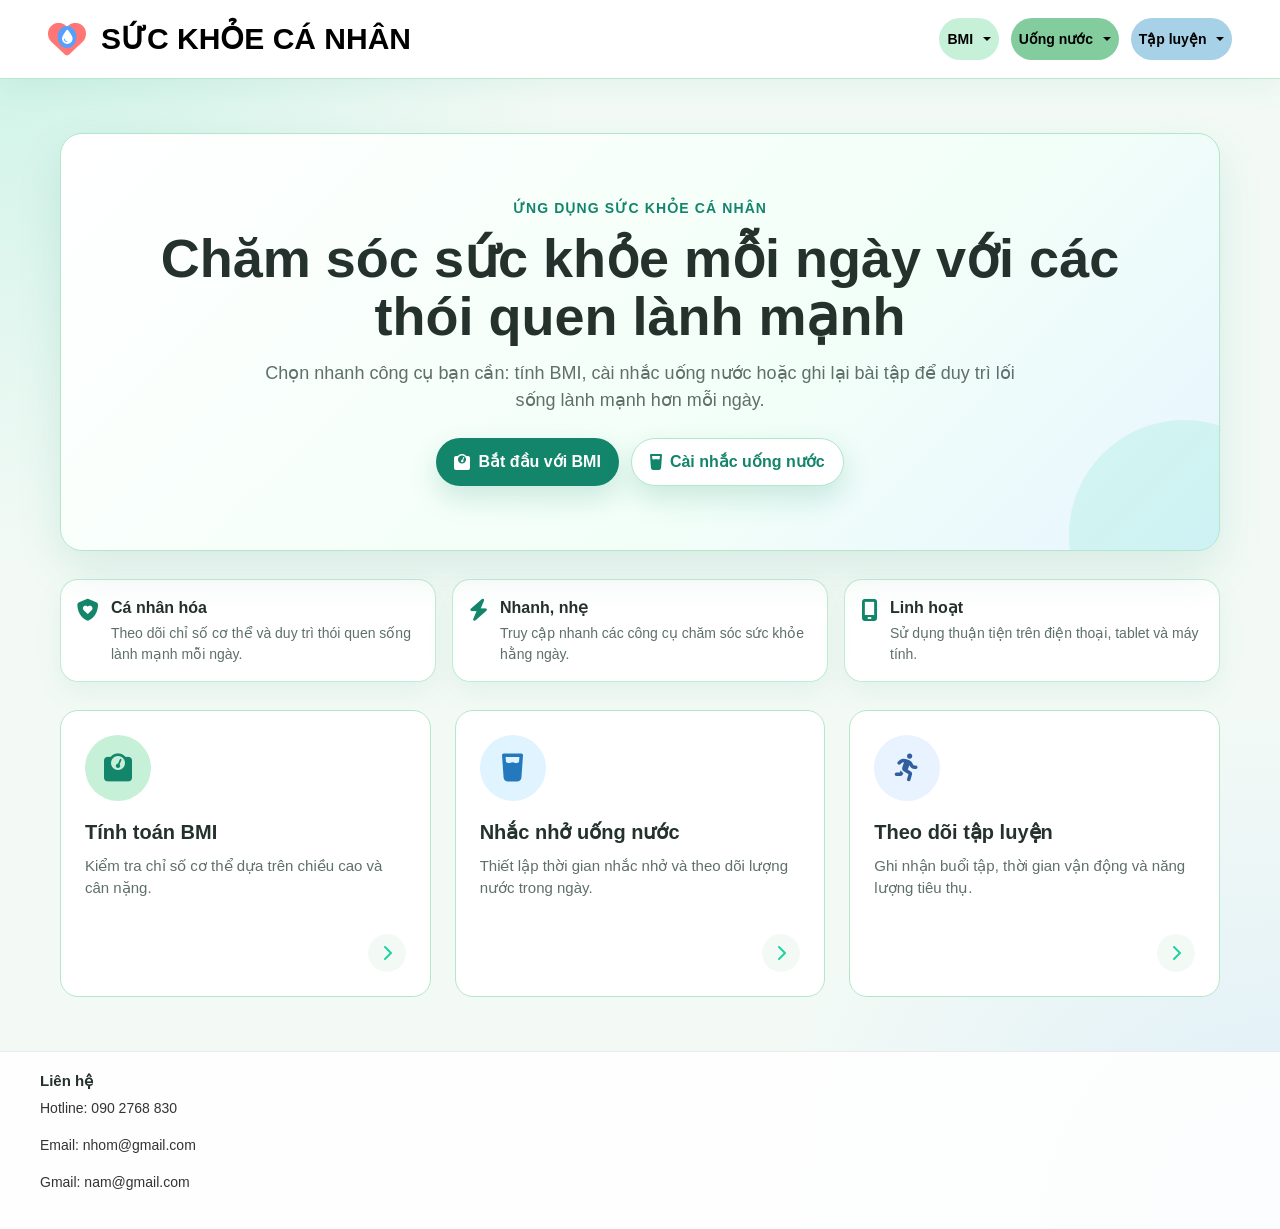
==== commit fa7a4a4b: "changed several texts" ====
--- a/index.html
+++ b/index.html
@@ -63,8 +63,8 @@
     <main class="main-container menu-page container py-4 flex-grow-1">
         <section class="hero-section">
             <p class="eyebrow">Ứng dụng sức khỏe cá nhân</p>
-            <h2>Chăm sóc sức khỏe mỗi ngày trong một giao diện gọn gàng</h2>
-            <p class="hero-description">Chọn nhanh công cụ bạn cần: tính BMI, cài nhắc uống nước hoặc ghi lại bài tập. Giao diện đã được tách thành từng trang để trải nghiệm giống một sản phẩm B2C hoàn chỉnh hơn.</p>
+            <h2>Chăm sóc sức khỏe mỗi ngày với các thói quen lành mạnh</h2>
+            <p class="hero-description">Chọn nhanh công cụ bạn cần: tính BMI, cài nhắc uống nước hoặc ghi lại bài tập để duy trì lối sống lành mạnh hơn mỗi ngày.</p>
 
             <div class="hero-actions">
                 <a class="cta-link" href="bmi.html"><i class="fa-solid fa-weight-scale"></i> Bắt đầu với BMI</a>
@@ -77,21 +77,21 @@
                 <i class="fa-solid fa-shield-heart"></i>
                 <div>
                     <strong>Cá nhân hóa</strong>
-                    <p>Lưu chỉ số bằng localStorage ngay trên trình duyệt.</p>
+                    <p>Theo dõi chỉ số cơ thể và duy trì thói quen sống lành mạnh mỗi ngày.</p>
                 </div>
             </article>
             <article class="trust-item">
                 <i class="fa-solid fa-bolt"></i>
                 <div>
                     <strong>Nhanh, nhẹ</strong>
-                    <p>Giữ cấu trúc frontend thuần HTML, CSS, JS và jQuery.</p>
+                    <p>Truy cập nhanh các công cụ chăm sóc sức khỏe hằng ngày.</p>
                 </div>
             </article>
             <article class="trust-item">
                 <i class="fa-solid fa-mobile-screen"></i>
                 <div>
-                    <strong>Responsive</strong>
-                    <p>Giữ Bootstrap navbar, dropdown và icon quen thuộc.</p>
+                    <strong>Linh hoạt</strong>
+                    <p>Sử dụng thuận tiện trên điện thoại, tablet và máy tính.</p>
                 </div>
             </article>
         </section>
